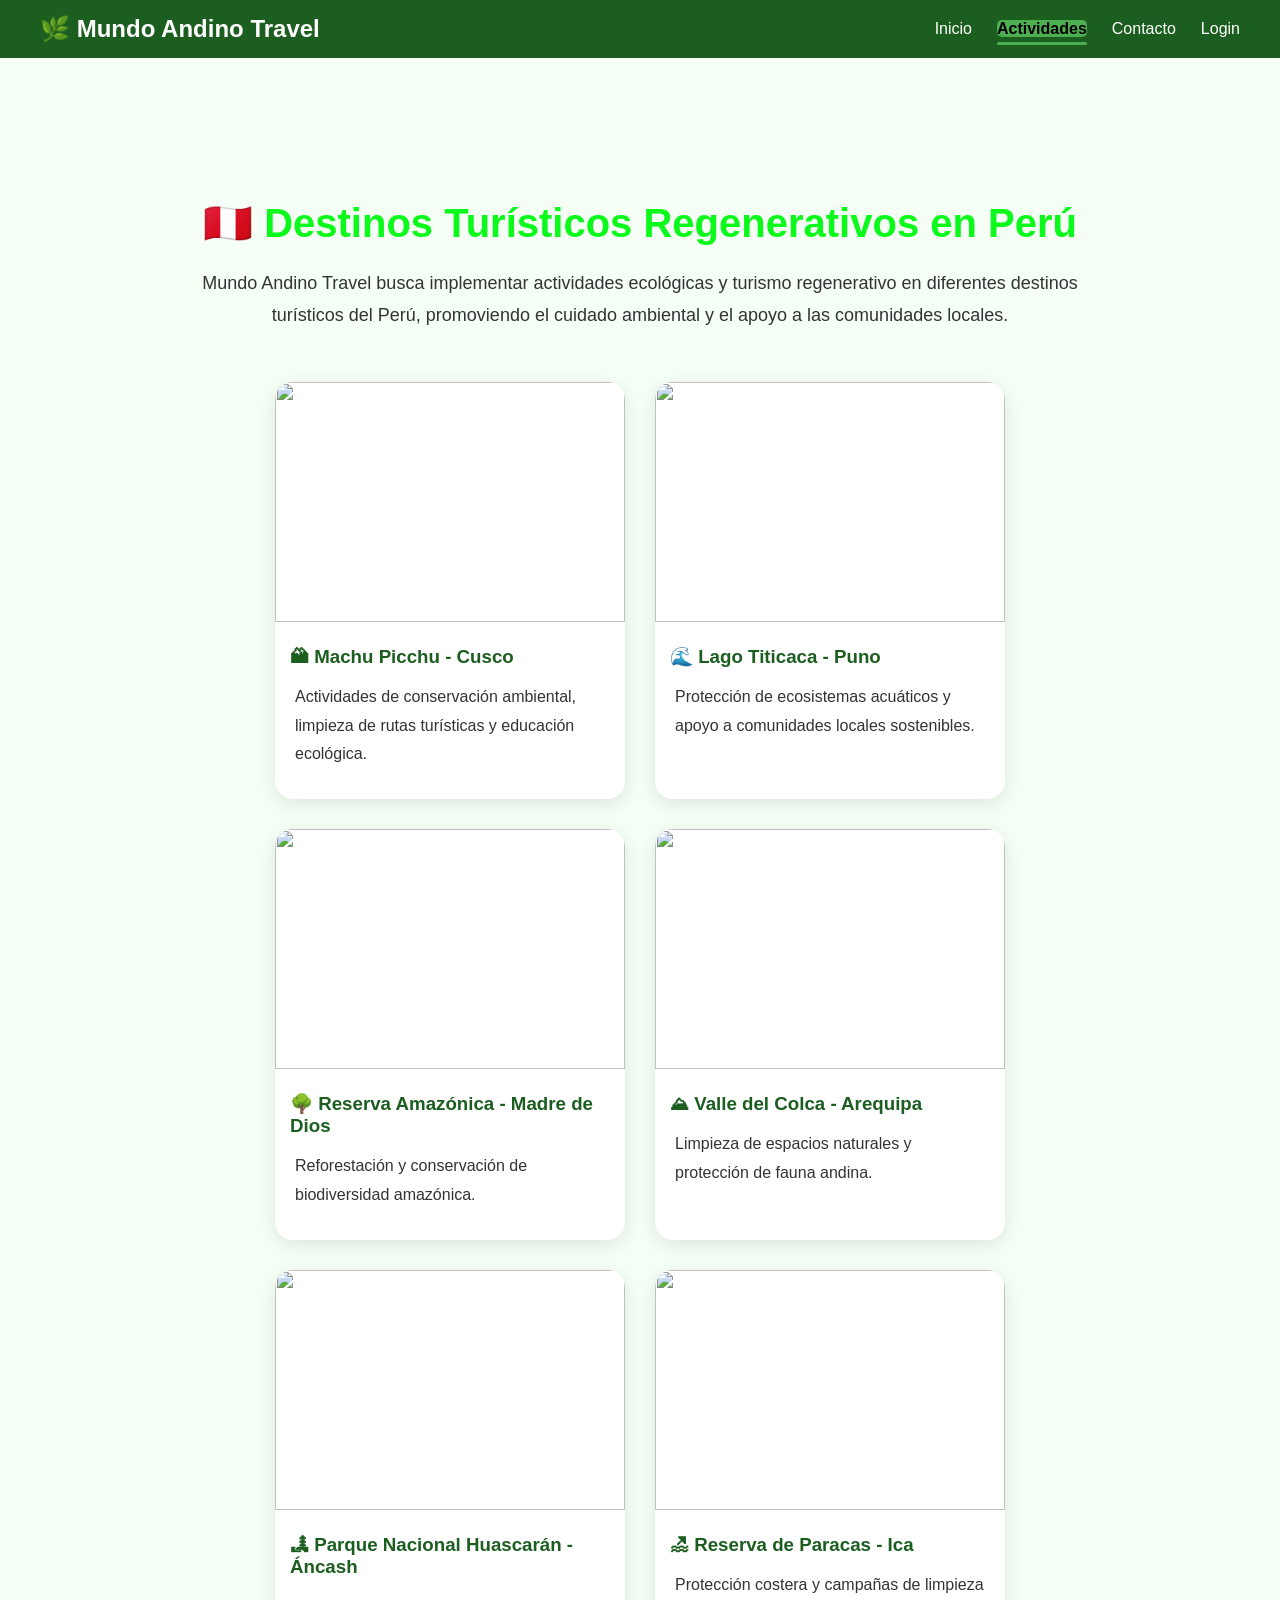
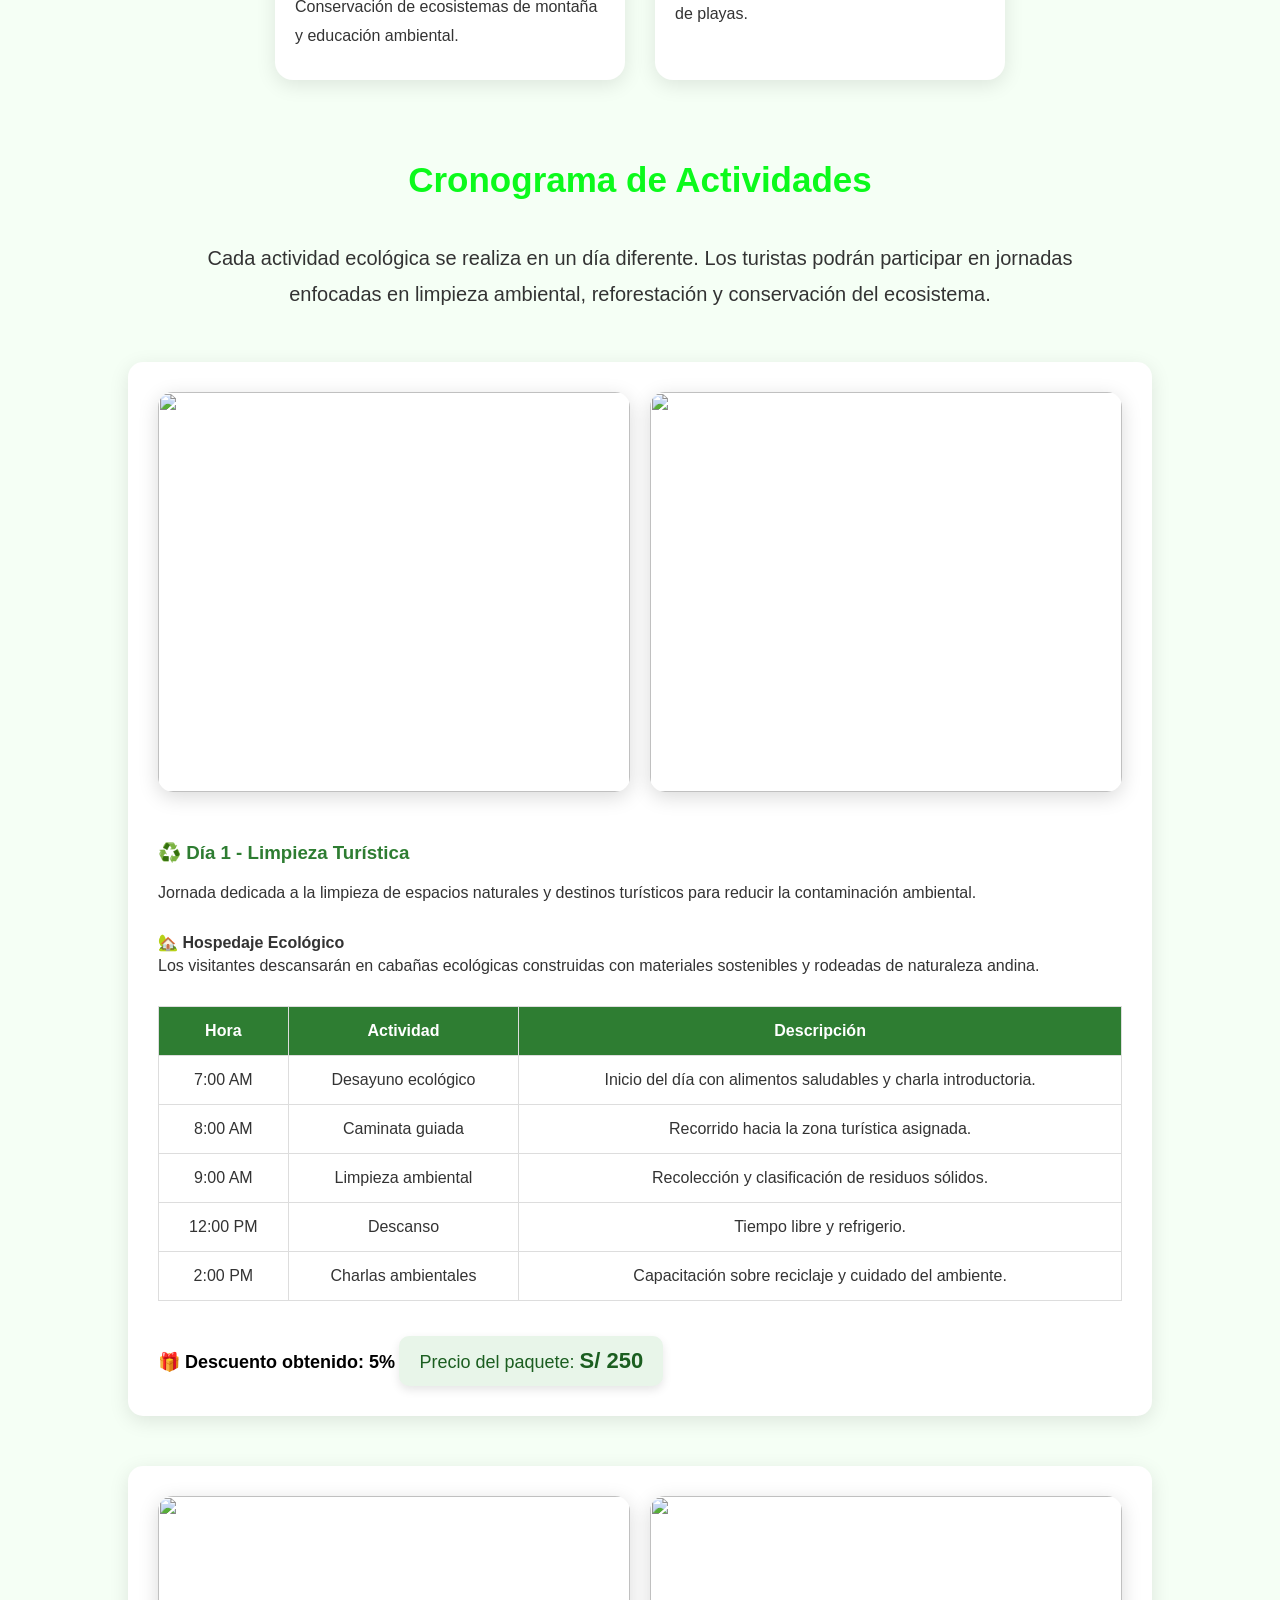
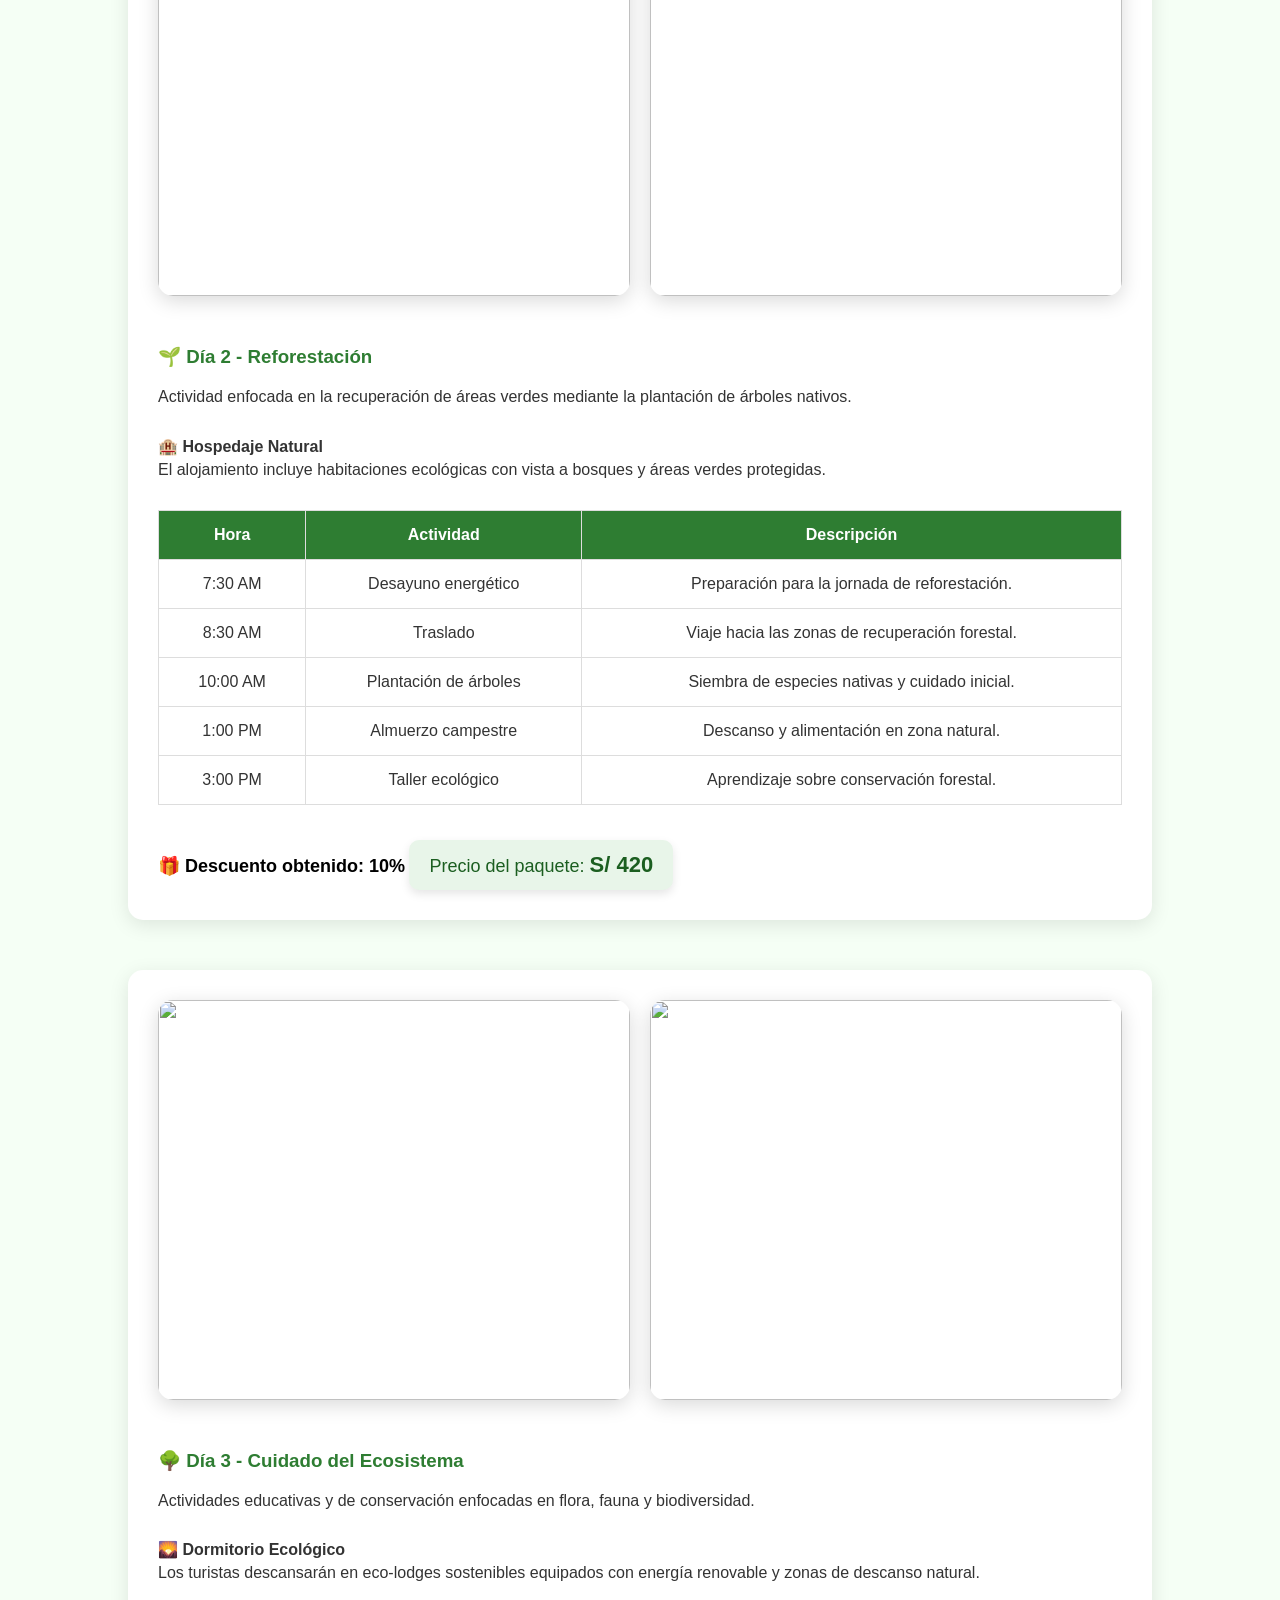
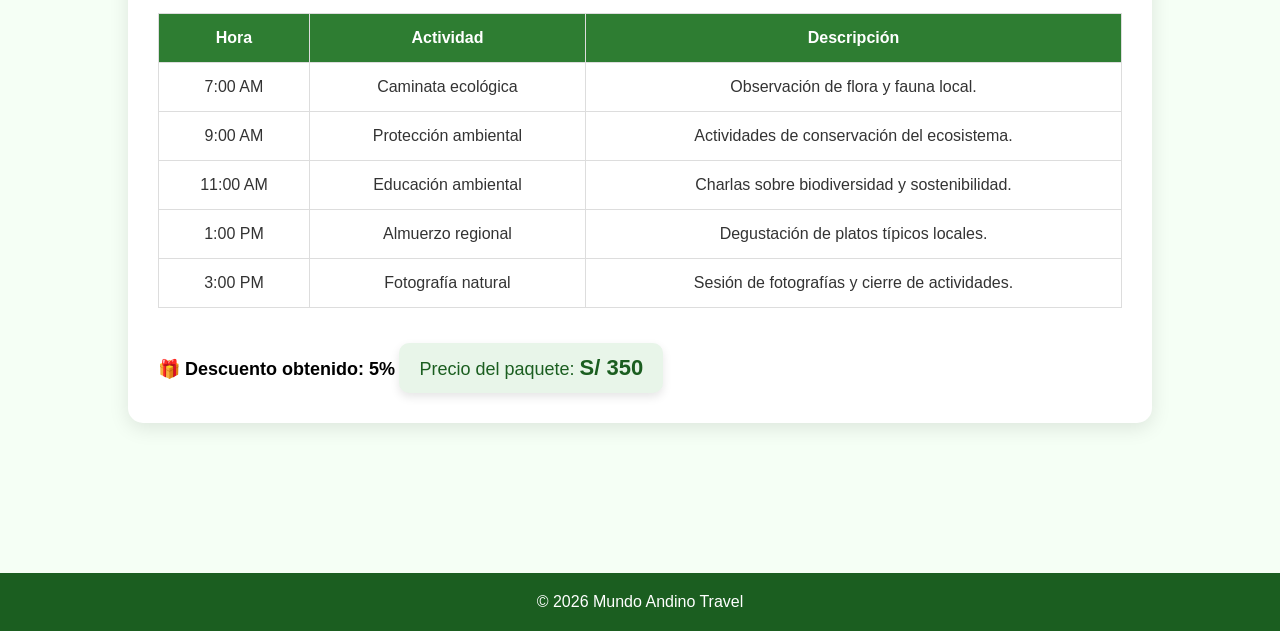
==== actividades.html @ 5fb2198c "Actualización del proyecto" ====
<!DOCTYPE html>
<html lang="es">
<head>
    <meta charset="UTF-8">
    <meta name="viewport" content="width=device-width, initial-scale=1.0">
    <title>Actividades | Mundo Andino Travel</title>

    <link rel="stylesheet" href="style.css">
</head>
<body>

<header>

    <nav>

        <h1>🌿 Mundo Andino Travel</h1>

        <ul>
            <li><a href="index.html">Inicio</a></li>
            <li><a class="activo" href="actividades.html">Actividades</a></li>
            <li><a href="contacto.html">Contacto</a></li>
            <li><a href="login.html">Login</a></li>
        </ul>

    </nav>

</header>

<section class="pagina">
    
<div class="destinos">

    <h2>🇵🇪 Destinos Turísticos Regenerativos en Perú</h2>

    <p class="descripcion-destinos">
        Mundo Andino Travel busca implementar actividades ecológicas
        y turismo regenerativo en diferentes destinos turísticos del Perú,
        promoviendo el cuidado ambiental y el apoyo a las comunidades locales.
    </p>

    <div class="contenedor-destinos">

        <!-- DESTINO 1 -->

        <div class="destino">

            <img src="https://images.unsplash.com/photo-1526392060635-9d6019884377?q=80&w=1200&auto=format&fit=crop">

            <h3>🏔 Machu Picchu - Cusco</h3>

            <p>
                Actividades de conservación ambiental,
                limpieza de rutas turísticas y educación ecológica.
            </p>

        </div>

        <!-- DESTINO 2 -->

        <div class="destino">

            <img src="https://dynamic-media-cdn.tripadvisor.com/media/photo-o/09/28/9f/2b/lago-titicaca.jpg?w=1200&h=-1&s=1">

            <h3>🌊 Lago Titicaca - Puno</h3>

            <p>
                Protección de ecosistemas acuáticos
                y apoyo a comunidades locales sostenibles.
            </p>

        </div>

        <!-- DESTINO 3 -->

        <div class="destino">

            <img src="https://marcamadrededios.pe/wp-content/uploads/Imagen-de-WhatsApp-2024-05-19-a-las-10.55.17_bcf07572-scaled.jpg">

            <h3>🌳 Reserva Amazónica - Madre de Dios</h3>

            <p>
                Reforestación y conservación
                de biodiversidad amazónica.
            </p>

        </div>

        <!-- DESTINO 4 -->

        <div class="destino">

            <img src="https://www.nativatrips.com/wp-content/uploads/2025/07/valle-colca.jpg">

            <h3>⛰ Valle del Colca - Arequipa</h3>

            <p>
                Limpieza de espacios naturales
                y protección de fauna andina.
            </p>

        </div>

        <!-- DESTINO 5 -->

        <div class="destino">

            <img src="https://i0.wp.com/www.actualidadambiental.pe/wp-content/uploads/2021/06/laguna-paron-andina.jpg?fit=900%2C600&ssl=1">

            <h3>🏞 Parque Nacional Huascarán - Áncash</h3>

            <p>
                Conservación de ecosistemas de montaña
                y educación ambiental.
            </p>

        </div>

        <!-- DESTINO 6 -->

        <div class="destino">

            <img src="https://blog.redbus.pe/wp-content/uploads/2020/07/Paracas_466243646-scaled.jpg">

            <h3>🏖 Reserva de Paracas - Ica</h3>

            <p>
                Protección costera y campañas
                de limpieza de playas.
            </p>

        </div>

    </div>

</div>
    <h2>Cronograma de Actividades</h2>

    <p class="descripcion-general">
        Cada actividad ecológica se realiza en un día diferente.
        Los turistas podrán participar en jornadas enfocadas
        en limpieza ambiental, reforestación y conservación del ecosistema.
    </p>
    <!-- DIA 1 -->

    <div class="cronograma">

        <div class="imagenes-cronograma">

            <img class="img-actividad"
            src="https://www.laregion.bo/wp-content/uploads/2021/04/chuquisaca-2.jpg">

            <img class="img-hospedaje"
            src="https://images.unsplash.com/photo-1505693416388-ac5ce068fe85?q=80&w=1200&auto=format&fit=crop">

        </div>

        <div class="contenido-cronograma">

            <h3>♻️ Día 1 - Limpieza Turística</h3>

            <p>
                Jornada dedicada a la limpieza de espacios naturales
                y destinos turísticos para reducir la contaminación ambiental.
            </p>

            <div class="hospedaje">

                <h4>🏡 Hospedaje Ecológico</h4>

                <p>
                    Los visitantes descansarán en cabañas ecológicas
                    construidas con materiales sostenibles y rodeadas
                    de naturaleza andina.
                </p>

            </div>

            <div class="tabla-responsive">

            <table>

                <tr>
                    <th>Hora</th>
                    <th>Actividad</th>
                    <th>Descripción</th>
                </tr>

                <tr>
                    <td>7:00 AM</td>
                    <td>Desayuno ecológico</td>
                    <td>Inicio del día con alimentos saludables y charla introductoria.</td>
                </tr>

                <tr>
                    <td>8:00 AM</td>
                    <td>Caminata guiada</td>
                    <td>Recorrido hacia la zona turística asignada.</td>
                </tr>

                <tr>
                    <td>9:00 AM</td>
                    <td>Limpieza ambiental</td>
                    <td>Recolección y clasificación de residuos sólidos.</td>
                </tr>

                <tr>
                    <td>12:00 PM</td>
                    <td>Descanso</td>
                    <td>Tiempo libre y refrigerio.</td>
                </tr>

                <tr>
                    <td>2:00 PM</td>
                    <td>Charlas ambientales</td>
                    <td>Capacitación sobre reciclaje y cuidado del ambiente.</td>
                </tr>

            </table>
            </div>

            <span>🎁 Descuento obtenido: 5%</span>

            <div class="precio">
                Precio del paquete: <strong>S/ 250</strong>
            </div>

        </div>

    </div>

    <!-- DIA 2 -->

    <div class="cronograma">

        <div class="imagenes-cronograma">

            <img class="img-actividad"
            src="https://moreliactiva.com/wp-content/uploads/2023/10/IMG-20231024-WA0005-780x470.jpg">

            <img class="img-hospedaje"
            src="https://images.unsplash.com/photo-1522708323590-d24dbb6b0267?q=80&w=1200&auto=format&fit=crop">

        </div>

        <div class="contenido-cronograma">

            <h3>🌱 Día 2 - Reforestación</h3>

            <p>
                Actividad enfocada en la recuperación de áreas verdes
                mediante la plantación de árboles nativos.
            </p>

            <div class="hospedaje">

                <h4>🏨 Hospedaje Natural</h4>

                <p>
                    El alojamiento incluye habitaciones ecológicas
                    con vista a bosques y áreas verdes protegidas.
                </p>

            </div>
            <div class="tabla-responsive">

            <table>

                <tr>
                    <th>Hora</th>
                    <th>Actividad</th>
                    <th>Descripción</th>
                </tr>

                <tr>
                    <td>7:30 AM</td>
                    <td>Desayuno energético</td>
                    <td>Preparación para la jornada de reforestación.</td>
                </tr>

                <tr>
                    <td>8:30 AM</td>
                    <td>Traslado</td>
                    <td>Viaje hacia las zonas de recuperación forestal.</td>
                </tr>

                <tr>
                    <td>10:00 AM</td>
                    <td>Plantación de árboles</td>
                    <td>Siembra de especies nativas y cuidado inicial.</td>
                </tr>

                <tr>
                    <td>1:00 PM</td>
                    <td>Almuerzo campestre</td>
                    <td>Descanso y alimentación en zona natural.</td>
                </tr>

                <tr>
                    <td>3:00 PM</td>
                    <td>Taller ecológico</td>
                    <td>Aprendizaje sobre conservación forestal.</td>
                </tr>

            </table>
            </div>

            <span>🎁 Descuento obtenido: 10%</span>

            <div class="precio">
                Precio del paquete: <strong>S/ 420</strong>
            </div>

        </div>

    </div>

    <!-- DIA 3 -->

    <div class="cronograma">

        <div class="imagenes-cronograma">

            <img class="img-actividad"
            src="https://elcomercio.pe/resizer/E3XSZK0fM3N7uft_OBpoBkyYAW0=/980x515/smart/filters:format(jpeg):quality(75)/cloudfront-us-east-1.images.arcpublishing.com
            /elcomercio/GSERQ2MY3BBNVBFB5ECBPPPSKM.jpg">

            <img class="img-hospedaje"
            src="https://images.unsplash.com/photo-1505693416388-ac5ce068fe85?q=80&w=1200&auto=format&fit=crop">

        </div>

        <div class="contenido-cronograma">

            <h3>🌳 Día 3 - Cuidado del Ecosistema</h3>

            <p>
                Actividades educativas y de conservación enfocadas
                en flora, fauna y biodiversidad.
            </p>

            <div class="hospedaje">

                <h4>🌄 Dormitorio Ecológico</h4>

                <p>
                    Los turistas descansarán en eco-lodges sostenibles
                    equipados con energía renovable y zonas de descanso natural.
                </p>

            </div>
            <div class="tabla-responsive">

            <table>

                <tr>
                    <th>Hora</th>
                    <th>Actividad</th>
                    <th>Descripción</th>
                </tr>

                <tr>
                    <td>7:00 AM</td>
                    <td>Caminata ecológica</td>
                    <td>Observación de flora y fauna local.</td>
                </tr>

                <tr>
                    <td>9:00 AM</td>
                    <td>Protección ambiental</td>
                    <td>Actividades de conservación del ecosistema.</td>
                </tr>

                <tr>
                    <td>11:00 AM</td>
                    <td>Educación ambiental</td>
                    <td>Charlas sobre biodiversidad y sostenibilidad.</td>
                </tr>

                <tr>
                    <td>1:00 PM</td>
                    <td>Almuerzo regional</td>
                    <td>Degustación de platos típicos locales.</td>
                </tr>

                <tr>
                    <td>3:00 PM</td>
                    <td>Fotografía natural</td>
                    <td>Sesión de fotografías y cierre de actividades.</td>
                </tr>

            </table>
            </div>
            <span>🎁 Descuento obtenido: 5%</span>

            <div class="precio">
                Precio del paquete: <strong>S/ 350</strong>
            </div>

        </div>

    </div>

</section>

<footer>

    <p>© 2026 Mundo Andino Travel</p>

</footer>

</body>
</html>
---- style.css ----
*{
    margin: 0;
    padding: 0;
    box-sizing: border-box;
}
body{
    font-family: 'Poppins', sans-serif;
    background: #f5fff5;
    color: #333;
}
/* HEADER */
header{
    background: #1b5e20;
    padding: 15px 40px;
    position: fixed;
    width: 100%;
    top: 0;
    z-index: 100;
}
nav{
    display: flex;
    justify-content: space-between;
    align-items: center;
}
nav h1{
    color: white;
}
nav ul{
    display: flex;
    list-style: none;
    gap: 25px;
}
nav a{
    color: white;
    text-decoration: none;
}

/* HERO */
.hero{
    height: 100vh;
    background-image: url('https://images.unsplash.com/photo-1506744038136-46273834b3fb?q=80&w=1400&auto=format&fit=crop');
    background-size: cover;
    background-position: center;
    display: flex;
    justify-content: center;
    align-items: center;
    position: relative;
}
.overlay{
    position: absolute;
    width: 100%;
    height: 100%;
    background: rgba(0,0,0,0.5);
}
.contenido-hero{
    position: relative;
    text-align: center;
    color: white;
    max-width: 700px;
}
.contenido-hero h2{
    font-size: 60px;
    margin-bottom: 20px;
}
.contenido-hero p{
    font-size: 20px;
    margin-bottom: 30px;
}
.btn{
    background: #4caf50;
    color: white;
    padding: 15px 30px;
    border-radius: 10px;
    text-decoration: none;
}
/* SECCIONES */
section{
    padding: 100px 10%;
}
section h2{
    text-align: center;
    margin-bottom: 40px;
    color: #0bfa1b;
}
/* INTRO */
.introduccion p{
    text-align: center;
    font-size: 20px;
    max-width: 900px;
    margin: auto;
    line-height: 1.8;
}
.introduccion h2,.resumen h2{
    font-size: 35px;
}
/* PROBLEMATICA */

.problematica{
    padding: 100px 10%;
    background: #f5f5f5;
    text-align: center;
}
.problematica h2{
    font-size: 40px;
    color: #1b5e20;
    margin-bottom: 30px;
}
.texto-problematica{
    max-width: 950px;
    margin: auto;
    margin-bottom: 25px;
    line-height: 1.9;
    font-size: 18px;
}
/* GALERIA */

.galeria-problematica{
    display: flex;
    gap: 30px;
    margin-top: 50px;
    flex-wrap: wrap;
    justify-content: center;
}

/* CARDS */
.problema-card{
    background: white;
    width: 350px;
    border-radius: 18px;
    overflow: hidden;
    box-shadow: 0px 5px 20px rgba(0,0,0,0.1);
    transition: 0.4s;
}
.problema-card:hover{
    transform: translateY(-10px);
    box-shadow: 0px 15px 35px rgba(0,0,0,0.2);
}
.problema-card img{
    width: 100%;
    height: 250px;
    object-fit: cover;
    transition: 0.4s;
}
.problema-card:hover img{
    transform: scale(1.05);
}
.problema-card h3{
    color: #c62828;
    margin-top: 20px;
    margin-bottom: 15px;
}
.problema-card p{
    padding: 0px 20px 30px;
    line-height: 1.7;
}

/* RESPONSIVE */
@media(max-width: 768px){
    .problematica h2{
        font-size: 32px;
    }
    .problema-card{
        width: 100%;
    }

}

/* CARDS */
.cards{
    display: flex;
    justify-content: center;
    gap: 30px;
    flex-wrap: wrap;
}
.card{
    width: 300px;
    background: white;
    border-radius: 15px;
    overflow: hidden;
    box-shadow: 0px 5px 20px rgba(0,0,0,0.1);
}
.card img{
    width: 100%;
    height: 220px;
    object-fit: cover;
}
.card h3{
    padding: 20px;
    color: #2e7d32;
}
.card p{
    padding: 0 20px 20px;
}
/* ACTIVIDADES */
.pagina{
    margin-top: 100px;
}
.pagina h2{
    font-size: 35px;
}
.actividad{
    display: flex;
    gap: 30px;
    background: white;
    margin-bottom: 40px;
    padding: 20px;
    border-radius: 15px;
    box-shadow: 0px 5px 20px rgba(0,0,0,0.1);
    align-items: center;
}
.actividad img{
    width: 350px;
    border-radius: 15px;
}
.actividad h3{
    margin-bottom: 15px;
    color: #2e7d32;
}
.actividad p{
    line-height: 1.8;
    margin-bottom: 15px;
}
.actividad span{
    font-weight: bold;
    color: #1b5e20;
}
/* FORMULARIO */
form{
    max-width: 700px;
    margin: auto;
    display: flex;
    flex-direction: column;
    gap: 20px;
}
input,select,textarea{
    padding: 15px;
    border-radius: 10px;
    border: 1px solid #ccc;
    font-size: 16px;
}
textarea{
    height: 150px;
    resize: none;
}
button{
    padding: 15px;
    border: none;
    background: #2e7d32;
    color: white;
    border-radius: 10px;
    font-size: 18px;
    cursor: pointer;
}
/* FOOTER */
footer{
    background: #1b5e20;
    color: white;
    text-align: center;
    padding: 20px;
}
/* RESPONSIVE */
@media(max-width: 768px){
    nav{
        flex-direction: column;
        gap: 15px;
    }
    .actividad{
        flex-direction: column;
    }
    .actividad img{
        width: 100%;
    }
    .contenido-hero h2{
        font-size: 40px;
    }
}
/* CRONOGRAMA */
.descripcion-general{
    text-align: center;
    max-width: 900px;
    margin: auto;
    margin-bottom: 50px;
    line-height: 1.8;
    font-size: 20px;
}
.cronograma{
    background: white;
    padding: 30px;
    border-radius: 15px;
    margin-bottom: 50px;
    box-shadow: 0px 5px 20px rgba(0,0,0,0.1);
}
.cronograma img{
    width: 100%;
    height: 400px;
    object-fit: cover;
    border-radius: 15px;
    margin-bottom: 25px;
}
.contenido-cronograma h3{
    color: #2e7d32;
    margin-bottom: 15px;
}
.contenido-cronograma p{
    line-height: 1.8;
    margin-bottom: 25px;
}
table{
    width: 100%;
    border-collapse: collapse;
    margin-bottom: 20px;
}
th{
    background: #2e7d32;
    color: white;
}
th,td{
    border: 1px solid #ddd;
    padding: 15px;
    text-align: center;
}
.contenido-cronograma span{
    font-weight: bold;
    color: #000000;
    font-size: 18px;
}
/* PROMOCION */
.promo{
    background: linear-gradient(rgba(0,0,0,0.6),rgba(0,0,0,0.6)),url('https://images.unsplash.com/photo-1500530855697-b586d89ba3ee?q=80&w=1400&auto=format&fit=crop');
    background-size: cover;
    background-position: center;
    padding: 120px 10%;
    text-align: center;
    color: white;
}
.promo-contenido{
    max-width: 800px;
    margin: auto;
}
.promo h2{
    font-size: 45px;
    margin-bottom: 25px;
}
.promo p{
    font-size: 20px;
    line-height: 1.8;
    margin-bottom: 20px;
}
.btn-promo{
    display: inline-block;
    margin-top: 20px;
    background: #4caf50;
    color: white;
    padding: 15px 35px;
    border-radius: 10px;
    text-decoration: none;
    font-size: 18px;
    transition: 0.3s;
}
.btn-promo:hover{
    background: #1b5e20;
}
/* LOGIN */
.login-page{
    min-height: 100vh;
    padding: 140px 10%;
    background: #f5fff5;
}
.login-container{
    display: flex;
    justify-content: center;
    gap: 40px;
    flex-wrap: wrap;
}
.form-box{
    background: white;
    width: 400px;
    padding: 40px;
    border-radius: 15px;
    box-shadow: 0px 5px 20px rgba(0,0,0,0.1);
}
.form-box h2{
    text-align: center;
    margin-bottom: 30px;
    color: #1b5e20;
}
.form-box form{
    display: flex;
    flex-direction: column;
    gap: 20px;
}
.form-box input{
    padding: 15px;
    border-radius: 10px;
    border: 1px solid #ccc;
    font-size: 16px;
}
.form-box button{
    padding: 15px;
    border: none;
    border-radius: 10px;
    background: #2e7d32;
    color: white;
    font-size: 18px;
    cursor: pointer;
    transition: 0.3s;
}
.form-box button:hover{
    background: #1b5e20;
}
/* RESPONSIVE LOGIN */
@media(max-width: 768px){
    .promo h2{
        font-size: 35px;
    }
    .promo p{
        font-size: 18px;
    }
    .form-box{
        width: 100%;
    }
}
/* EFECTOS PARA CARDS */
.card{
    transition: 0.4s ease;
    cursor: pointer;
}
.card:hover{
    transform: translateY(-12px) scale(1.03);
    box-shadow:0px 15px 35px rgba(0,0,0,0.2),0px 5px 15px rgba(46,125,50,0.2);
}
/* EFECTOS PARA IMAGENES */
.card img{
    transition: 0.4s ease;
}
.card:hover img{
    transform: scale(1.05);
}
/* EFECTO SUAVE PARA TITULOS */

.card h3{
    transition: 0.3s;
}
.card:hover h3{
    color: #1b5e20;
}
/* SOMBRA GENERAL */
.card{
    box-shadow: 0px 5px 20px rgba(0,0,0,0.1);
}
/* ANIMACION BOTON RESERVA */
.btn-promo{
    animation: latido 1.5s infinite;
}
/* EFECTO HOVER */
.btn-promo:hover{
    transform: scale(1.1);
}
/* KEYFRAMES */

@keyframes latido{
    0%{
        transform: scale(1);
    }
    25%{
        transform: scale(1.08);
    }
    50%{
        transform: scale(1);
    }
    75%{
        transform: scale(1.08);
    }
    100%{
        transform: scale(1);
    }

}
/* LINK ACTIVO EN NAVEGACION */
nav a{
    position: relative;
    transition: 0.3s;
}
/* EFECTO HOVER */
nav a:hover{
    color: #c8ffb0;
}
/* PAGINA ACTIVA */
nav a.activo{
    color: #000000;
    font-weight: bold;
    background-color: #4caf50;
    border-radius: 5px;
}
/* LINEA INFERIOR */

nav a.activo::after{
    content: "";
    position: absolute;
    left: 0;
    bottom: -8px;
    width: 100%;
    height: 3px;
    background: #4caf50;
    border-radius: 10px;
}
/* EFECTO HOVER LINEA */
nav a::after{
    content: "";
    position: absolute;
    left: 0;
    bottom: -8px;
    width: 0%;
    height: 3px;
    background: #4caf50;
    transition: 0.3s;
    border-radius: 10px;
}
nav a:hover::after{
    width: 100%;
}
/* PRECIO ACTIVIDADES */

.precio{
    margin-top: 15px;
    background: #e8f5e9;
    padding: 12px 20px;
    border-radius: 10px;
    display: inline-block;
    color: #1b5e20;
    font-size: 18px;
    box-shadow: 0px 4px 10px rgba(0,0,0,0.1);
}
.precio strong{
    font-size: 22px;
}
.imagenes-cronograma{
    display: flex;
    gap: 20px;
    margin-bottom: 25px;
}
/* IMAGENES */
.img-actividad,.img-hospedaje{
    width: 50%;
    height: 320px;
    object-fit: cover;
    border-radius: 15px;
    box-shadow: 0px 5px 20px rgba(0,0,0,0.15);
    transition: 0.4s;
}
/* EFECTO HOVER */
.img-actividad:hover,
.img-hospedaje:hover{
    transform: scale(1.03);
}
/* RESPONSIVE */
@media(max-width: 768px){
    .imagenes-cronograma{
        flex-direction: column;
    }
    .img-actividad,.img-hospedaje{
        width: 100%;
    }
}

/* TABLAS RESPONSIVE */
table{
    width: 100%;
    border-collapse: collapse;
}
/* CONTENEDOR RESPONSIVE */
.tabla-responsive{
    overflow-x: auto;
    width: 100%;
}
/* ESTILOS TABLA */
th{
    background: #2e7d32;
    color: white;
}
th,td{
    padding: 15px;
    border: 1px solid #ddd;
    text-align: center;
}
/* RESPONSIVE MOVIL */
@media(max-width: 768px){
    table{
        min-width: 700px;
    }
}

/* DESTINOS */
.destinos{
    margin-bottom: 80px;
}
/* TITULO */
.destinos h2{
    text-align: center;
    font-size: 40px;
    color: #0bfa1b;
    margin-bottom: 20px;
}
/* DESCRIPCION */
.descripcion-destinos{
    text-align: center;
    max-width: 950px;
    margin: auto;
    margin-bottom: 50px;
    line-height: 1.8;
    font-size: 18px;
}
/* CONTENEDOR */
.contenedor-destinos{
    display: flex;
    flex-wrap: wrap;
    justify-content: center;
    gap: 30px;
}
/* CARD DESTINO */
.destino{
    width: 350px;
    background: white;
    border-radius: 18px;
    overflow: hidden;
    box-shadow: 0px 5px 20px rgba(0,0,0,0.1);
    transition: 0.4s;
}
/* HOVER */
.destino:hover{
    transform: translateY(-10px) scale(1.02);
    box-shadow:0px 15px 35px rgba(0,0,0,0.2),0px 5px 15px rgba(46,125,50,0.2);
}
/* IMAGEN */
.destino img{
    width: 100%;
    height: 240px;
    object-fit: cover;
    transition: 0.4s;
}
.destino:hover img{
    transform: scale(1.05);
}
/* TITULO CARD */
.destino h3{
    color: #1b5e20;
    margin-top: 20px;
    margin-bottom: 15px;
    padding: 0px 15px;
}
/* TEXTO */

.destino p{
    padding: 0px 20px 30px;
    line-height: 1.8;
}

/* RESPONSIVE */

@media(max-width: 768px){
    .destinos h2{
        font-size: 32px;
    }
    .destino{
        width: 100%;
    }

}
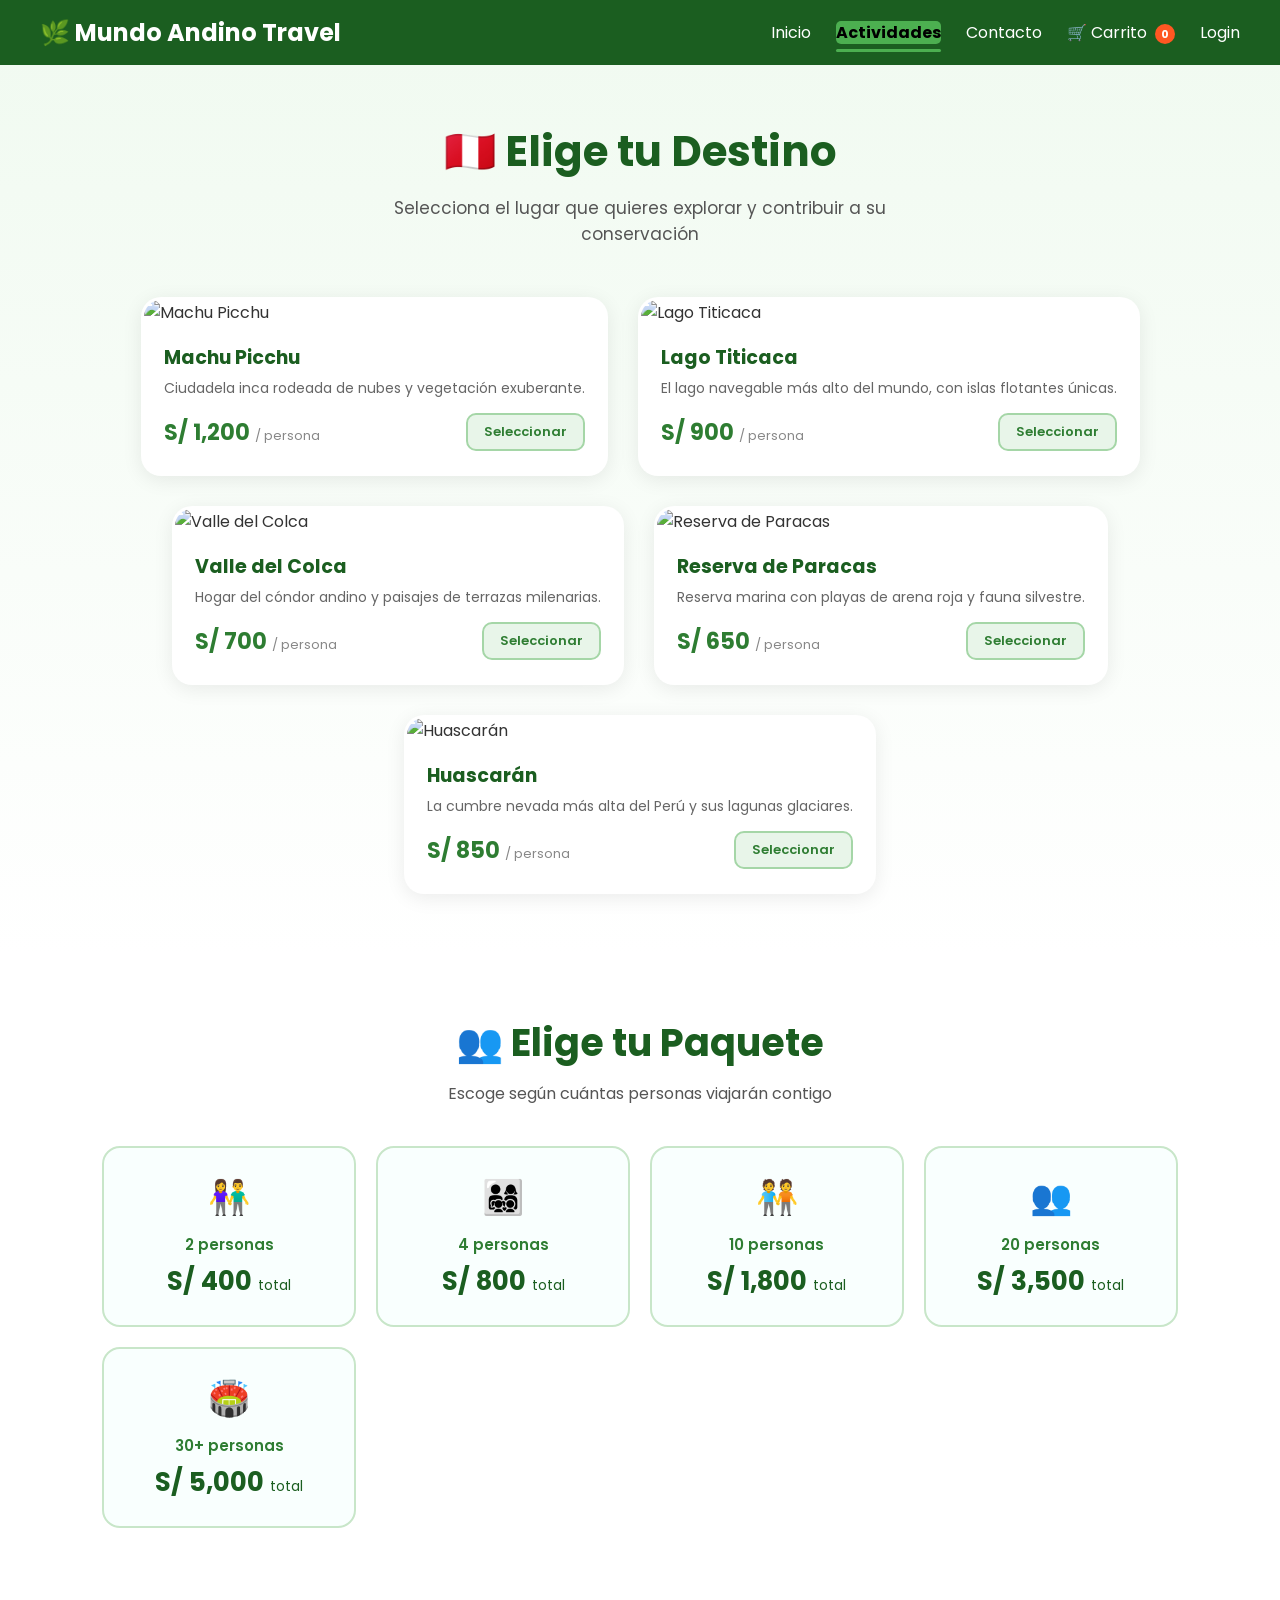
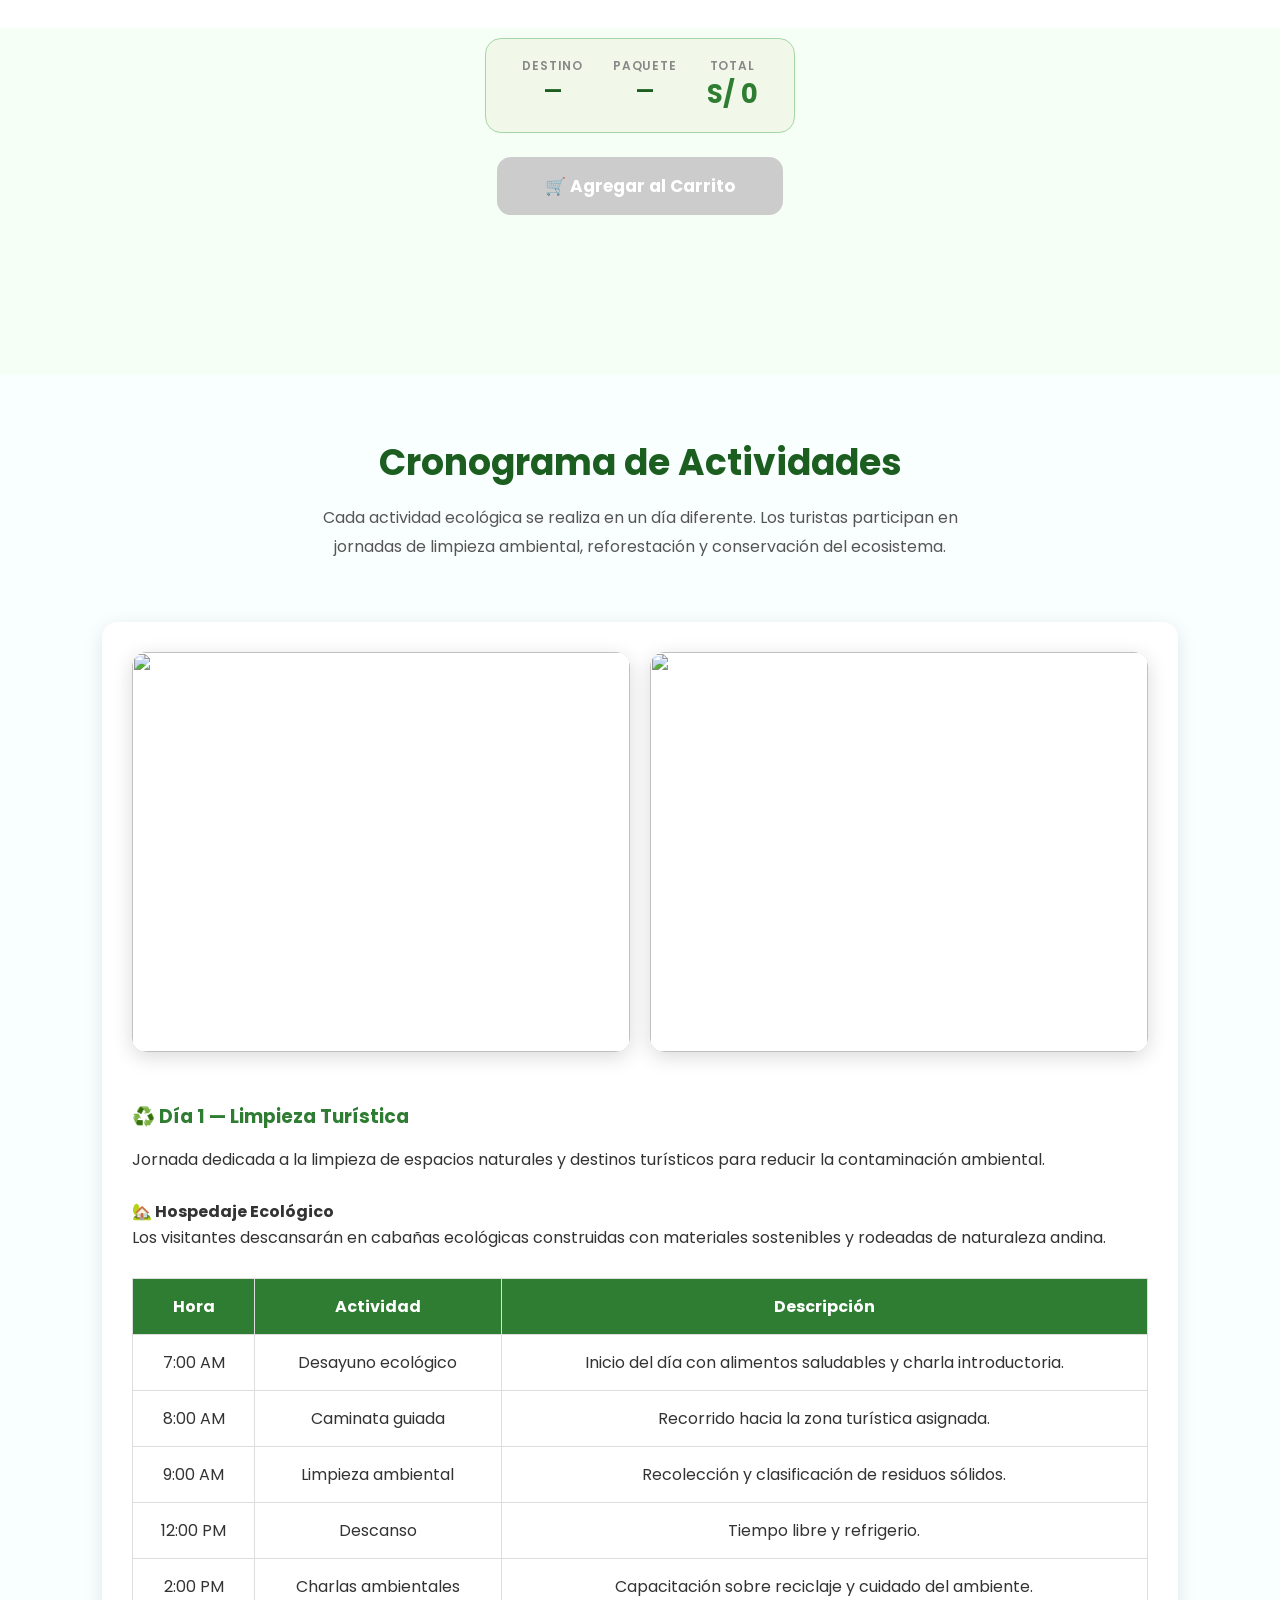
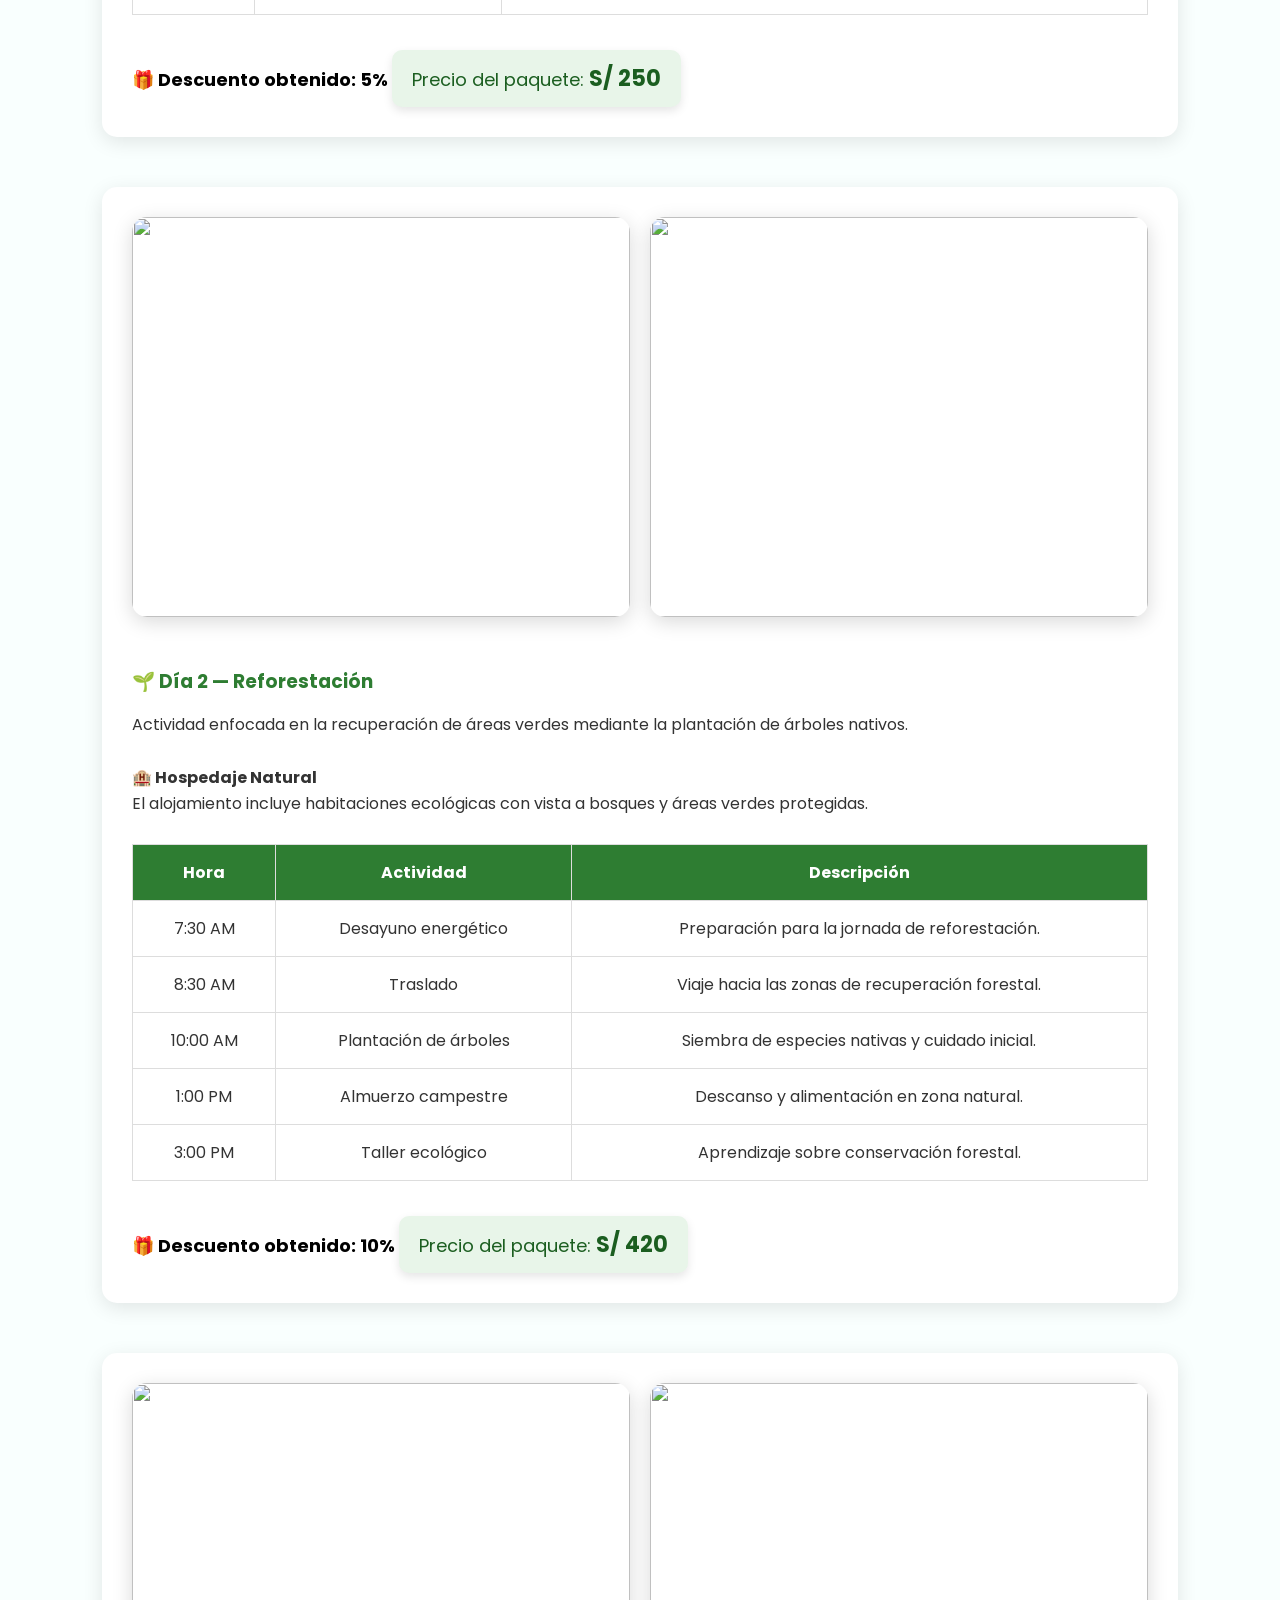
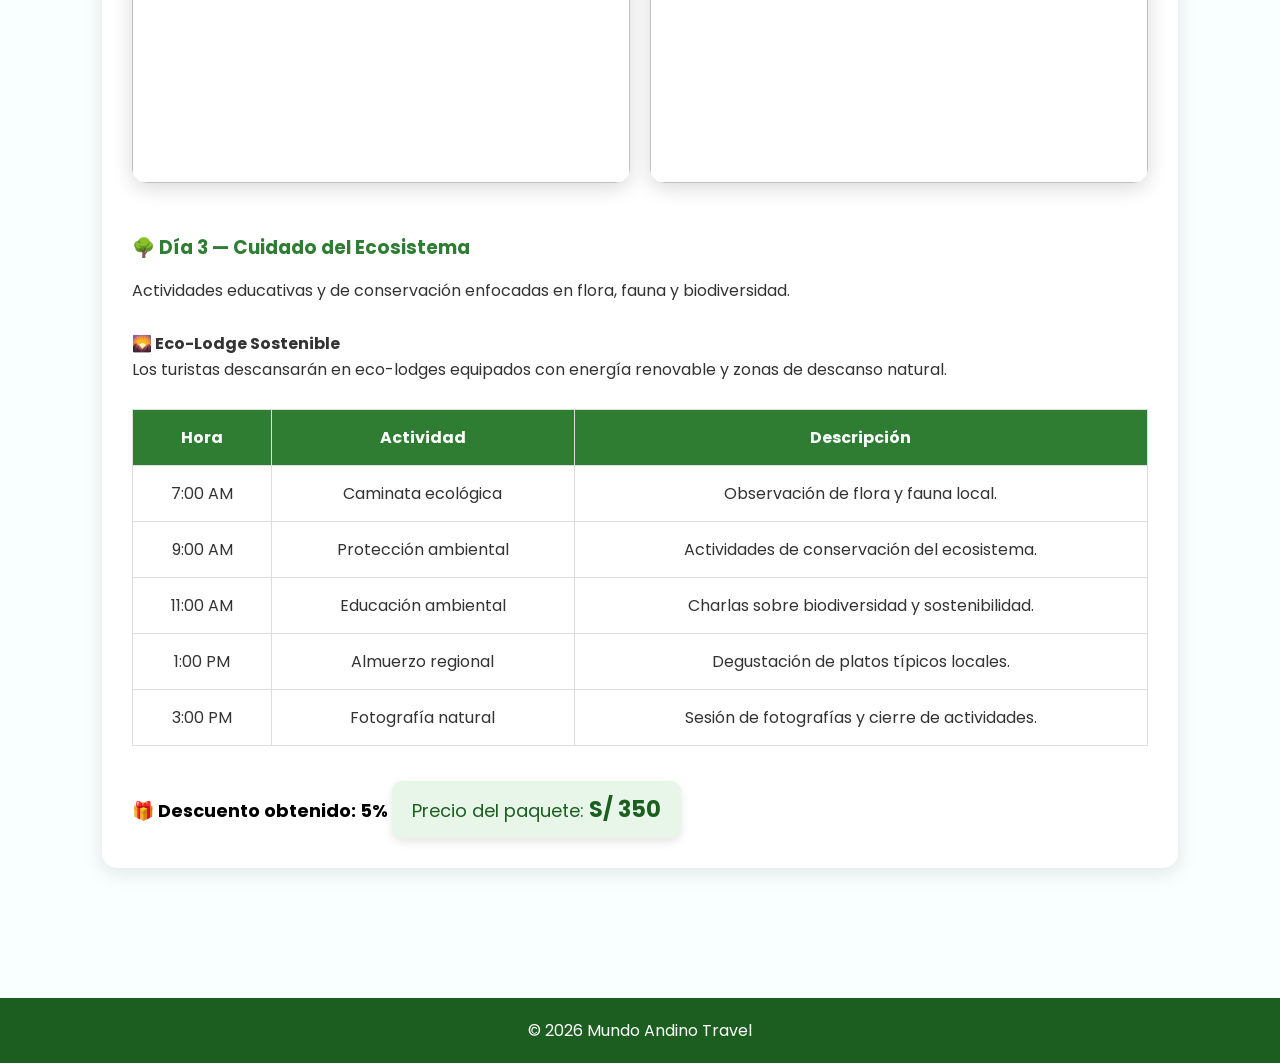
==== commit bc1f473c: "Actualización del proyecto" ====
--- a/actividades.html
+++ b/actividades.html
@@ -4,410 +4,590 @@
     <meta charset="UTF-8">
     <meta name="viewport" content="width=device-width, initial-scale=1.0">
     <title>Actividades | Mundo Andino Travel</title>
-
     <link rel="stylesheet" href="style.css">
+    <link href="https://fonts.googleapis.com/css2?family=Poppins:wght@300;400;600;700&display=swap" rel="stylesheet">
+    <style>
+        /* ===== DESTINOS SECTION ===== */
+        .destinos-section {
+            padding: 120px 8% 60px;
+            background: linear-gradient(180deg, #f0faf0 0%, #ffffff 100%);
+        }
+        .destinos-section .section-header {
+            text-align: center;
+            margin-bottom: 50px;
+        }
+        .destinos-section .section-header h2 {
+            font-size: 42px;
+            color: #1b5e20;
+            margin-bottom: 12px;
+        }
+        .destinos-section .section-header p {
+            color: #555;
+            font-size: 17px;
+            max-width: 600px;
+            margin: 0 auto;
+        }
+
+        /* Destination Cards Grid */
+        .destinos-grid {
+            display: grid;
+            grid-template-columns: repeat(auto-fill, minmax(270px, 1fr));
+            gap: 28px;
+            max-width: 1300px;
+            margin: 0 auto;
+        }
+
+        .destino-card-nueva {
+            background: white;
+            border-radius: 20px;
+            overflow: hidden;
+            box-shadow: 0 4px 20px rgba(0,0,0,0.08);
+            transition: all 0.35s ease;
+            cursor: pointer;
+            border: 3px solid transparent;
+            position: relative;
+        }
+        .destino-card-nueva:hover {
+            transform: translateY(-8px);
+            box-shadow: 0 16px 40px rgba(46,125,50,0.2);
+        }
+        .destino-card-nueva.seleccionado {
+            border-color: #2e7d32;
+            box-shadow: 0 0 0 4px rgba(46,125,50,0.15), 0 16px 40px rgba(46,125,50,0.25);
+        }
+        .badge-seleccionado {
+            display: none;
+            position: absolute;
+            top: 14px;
+            right: 14px;
+            background: #2e7d32;
+            color: white;
+            font-size: 13px;
+            font-weight: 600;
+            padding: 4px 12px;
+            border-radius: 20px;
+            z-index: 2;
+        }
+        .destino-card-nueva.seleccionado .badge-seleccionado {
+            display: block;
+        }
+        .destino-card-nueva img {
+            width: 100%;
+            height: 210px;
+            object-fit: cover;
+            transition: transform 0.4s ease;
+        }
+        .destino-card-nueva:hover img {
+            transform: scale(1.05);
+        }
+        .destino-card-info {
+            padding: 18px 20px 22px;
+        }
+        .destino-card-info h3 {
+            font-size: 19px;
+            color: #1b5e20;
+            margin-bottom: 6px;
+            font-weight: 700;
+        }
+        .destino-card-info p {
+            font-size: 14px;
+            color: #666;
+            margin-bottom: 14px;
+            line-height: 1.5;
+        }
+        .destino-precio-row {
+            display: flex;
+            align-items: center;
+            justify-content: space-between;
+        }
+        .destino-precio {
+            font-size: 22px;
+            font-weight: 700;
+            color: #2e7d32;
+        }
+        .destino-precio span {
+            font-size: 13px;
+            font-weight: 400;
+            color: #888;
+        }
+        .btn-seleccionar {
+            background: #e8f5e9;
+            color: #2e7d32;
+            border: 2px solid #a5d6a7;
+            padding: 7px 16px;
+            border-radius: 10px;
+            font-size: 13px;
+            font-weight: 600;
+            cursor: pointer;
+            transition: all 0.2s;
+            font-family: 'Poppins', sans-serif;
+        }
+        .btn-seleccionar:hover {
+            background: #2e7d32;
+            color: white;
+            border-color: #2e7d32;
+        }
+        .destino-card-nueva.seleccionado .btn-seleccionar {
+            background: #2e7d32;
+            color: white;
+            border-color: #2e7d32;
+        }
+
+        /* ===== PAQUETES SECTION ===== */
+        .paquetes-section {
+            padding: 60px 8%;
+            background: white;
+        }
+        .paquetes-section .section-header {
+            text-align: center;
+            margin-bottom: 40px;
+        }
+        .paquetes-section .section-header h2 {
+            font-size: 38px;
+            color: #1b5e20;
+            margin-bottom: 10px;
+        }
+        .paquetes-section .section-header p {
+            color: #555;
+            font-size: 16px;
+        }
+
+        .paquetes-grid {
+            display: grid;
+            grid-template-columns: repeat(auto-fill, minmax(210px, 1fr));
+            gap: 20px;
+            max-width: 1200px;
+            margin: 0 auto 40px;
+        }
+
+        .paquete-card {
+            background: #f9fffe;
+            border: 2px solid #c8e6c9;
+            border-radius: 18px;
+            padding: 24px 20px;
+            text-align: center;
+            cursor: pointer;
+            transition: all 0.3s ease;
+            position: relative;
+        }
+        .paquete-card:hover {
+            border-color: #66bb6a;
+            transform: translateY(-4px);
+            box-shadow: 0 10px 28px rgba(46,125,50,0.13);
+        }
+        .paquete-card.seleccionado {
+            background: #1b5e20;
+            border-color: #1b5e20;
+            color: white;
+            box-shadow: 0 10px 30px rgba(27,94,32,0.35);
+            transform: translateY(-6px);
+        }
+        .paquete-card .paquete-icono {
+            font-size: 34px;
+            margin-bottom: 10px;
+        }
+        .paquete-card .paquete-personas {
+            font-size: 15px;
+            font-weight: 600;
+            margin-bottom: 6px;
+            color: #2e7d32;
+        }
+        .paquete-card.seleccionado .paquete-personas {
+            color: #a5d6a7;
+        }
+        .paquete-card .paquete-precio {
+            font-size: 26px;
+            font-weight: 700;
+            color: #1b5e20;
+        }
+        .paquete-card.seleccionado .paquete-precio {
+            color: white;
+        }
+        .paquete-card .paquete-precio small {
+            font-size: 14px;
+            font-weight: 400;
+        }
+        .paquete-check {
+            display: none;
+            position: absolute;
+            top: 12px;
+            right: 14px;
+            font-size: 18px;
+        }
+        .paquete-card.seleccionado .paquete-check {
+            display: block;
+        }
+
+        /* ===== AGREGAR AL CARRITO BTN ===== */
+        .agregar-section {
+            text-align: center;
+            padding: 10px 8% 60px;
+        }
+        .resumen-seleccion {
+            display: inline-flex;
+            gap: 30px;
+            background: #f1f8e9;
+            border: 1.5px solid #a5d6a7;
+            border-radius: 16px;
+            padding: 18px 36px;
+            margin-bottom: 24px;
+            flex-wrap: wrap;
+            justify-content: center;
+        }
+        .resumen-item {
+            text-align: center;
+        }
+        .resumen-item .label {
+            font-size: 12px;
+            text-transform: uppercase;
+            letter-spacing: 0.8px;
+            color: #888;
+            font-weight: 600;
+        }
+        .resumen-item .valor {
+            font-size: 20px;
+            font-weight: 700;
+            color: #1b5e20;
+        }
+        #resumen-total .valor {
+            font-size: 26px;
+            color: #2e7d32;
+        }
+        .btn-agregar-carrito {
+            background: linear-gradient(135deg, #2e7d32, #43a047);
+            color: white;
+            border: none;
+            padding: 16px 48px;
+            border-radius: 14px;
+            font-size: 17px;
+            font-weight: 700;
+            font-family: 'Poppins', sans-serif;
+            cursor: pointer;
+            transition: all 0.3s;
+            box-shadow: 0 6px 20px rgba(46,125,50,0.35);
+            display: inline-flex;
+            align-items: center;
+            gap: 10px;
+        }
+        .btn-agregar-carrito:hover {
+            transform: translateY(-3px);
+            box-shadow: 0 10px 30px rgba(46,125,50,0.45);
+        }
+        .btn-agregar-carrito:disabled {
+            background: #ccc;
+            box-shadow: none;
+            cursor: not-allowed;
+            transform: none;
+        }
+
+        /* Cart indicator in nav */
+        .carrito-badge {
+            background: #ff5722;
+            color: white;
+            border-radius: 50%;
+            font-size: 11px;
+            padding: 2px 6px;
+            margin-left: 4px;
+            font-weight: 700;
+        }
+
+        /* Cronograma */
+        .pagina {
+            padding: 60px 8% 80px;
+            background: #f9fffe;
+        }
+        .pagina h2 {
+            font-size: 36px;
+            color: #1b5e20;
+            text-align: center;
+            margin-bottom: 14px;
+        }
+        .descripcion-general {
+            text-align: center;
+            max-width: 700px;
+            margin: 0 auto 60px;
+            color: #555;
+            font-size: 16px;
+            line-height: 1.8;
+        }
+
+        @media (max-width: 768px) {
+            .destinos-section, .paquetes-section { padding-top: 100px; }
+            .destinos-section .section-header h2 { font-size: 30px; }
+            .paquetes-grid { grid-template-columns: repeat(2, 1fr); }
+            .resumen-seleccion { padding: 14px 20px; }
+        }
+    </style>
 </head>
 <body>
 
 <header>
-
     <nav>
-
         <h1>🌿 Mundo Andino Travel</h1>
-
         <ul>
             <li><a href="index.html">Inicio</a></li>
             <li><a class="activo" href="actividades.html">Actividades</a></li>
             <li><a href="contacto.html">Contacto</a></li>
+            <li><a href="carrito.html">🛒 Carrito <span class="carrito-badge" id="nav-badge">0</span></a></li>
             <li><a href="login.html">Login</a></li>
         </ul>
-
     </nav>
-
 </header>
 
+<!-- ===== DESTINOS ===== -->
+<section class="destinos-section">
+    <div class="section-header">
+        <h2>🇵🇪 Elige tu Destino</h2>
+        <p>Selecciona el lugar que quieres explorar y contribuir a su conservación</p>
+    </div>
+    <div class="destinos-grid" id="contenedor-destinos"></div>
+</section>
+
+<!-- ===== PAQUETES ===== -->
+<section class="paquetes-section">
+    <div class="section-header">
+        <h2>👥 Elige tu Paquete</h2>
+        <p>Escoge según cuántas personas viajarán contigo</p>
+    </div>
+    <div class="paquetes-grid" id="contenedor-paquetes"></div>
+</section>
+
+<!-- ===== AGREGAR ===== -->
+<div class="agregar-section">
+    <div class="resumen-seleccion">
+        <div class="resumen-item">
+            <div class="label">Destino</div>
+            <div class="valor" id="resumen-destino">—</div>
+        </div>
+        <div class="resumen-item">
+            <div class="label">Paquete</div>
+            <div class="valor" id="resumen-paquete">—</div>
+        </div>
+        <div class="resumen-item" id="resumen-total">
+            <div class="label">Total</div>
+            <div class="valor" id="resumen-precio">S/ 0</div>
+        </div>
+    </div>
+    <br>
+    <button class="btn-agregar-carrito" id="btn-agregar" disabled onclick="agregarAlCarrito()">
+        🛒 Agregar al Carrito
+    </button>
+</div>
+
+<!-- ===== CRONOGRAMA ===== -->
 <section class="pagina">
-    
-<div class="destinos">
-
-    <h2>🇵🇪 Destinos Turísticos Regenerativos en Perú</h2>
-
-    <p class="descripcion-destinos">
-        Mundo Andino Travel busca implementar actividades ecológicas
-        y turismo regenerativo en diferentes destinos turísticos del Perú,
-        promoviendo el cuidado ambiental y el apoyo a las comunidades locales.
-    </p>
-
-    <div class="contenedor-destinos">
-
-        <!-- DESTINO 1 -->
-
-        <div class="destino">
-
-            <img src="https://images.unsplash.com/photo-1526392060635-9d6019884377?q=80&w=1200&auto=format&fit=crop">
-
-            <h3>🏔 Machu Picchu - Cusco</h3>
-
-            <p>
-                Actividades de conservación ambiental,
-                limpieza de rutas turísticas y educación ecológica.
-            </p>
-
-        </div>
-
-        <!-- DESTINO 2 -->
-
-        <div class="destino">
-
-            <img src="https://dynamic-media-cdn.tripadvisor.com/media/photo-o/09/28/9f/2b/lago-titicaca.jpg?w=1200&h=-1&s=1">
-
-            <h3>🌊 Lago Titicaca - Puno</h3>
-
-            <p>
-                Protección de ecosistemas acuáticos
-                y apoyo a comunidades locales sostenibles.
-            </p>
-
-        </div>
-
-        <!-- DESTINO 3 -->
-
-        <div class="destino">
-
-            <img src="https://marcamadrededios.pe/wp-content/uploads/Imagen-de-WhatsApp-2024-05-19-a-las-10.55.17_bcf07572-scaled.jpg">
-
-            <h3>🌳 Reserva Amazónica - Madre de Dios</h3>
-
-            <p>
-                Reforestación y conservación
-                de biodiversidad amazónica.
-            </p>
-
-        </div>
-
-        <!-- DESTINO 4 -->
-
-        <div class="destino">
-
-            <img src="https://www.nativatrips.com/wp-content/uploads/2025/07/valle-colca.jpg">
-
-            <h3>⛰ Valle del Colca - Arequipa</h3>
-
-            <p>
-                Limpieza de espacios naturales
-                y protección de fauna andina.
-            </p>
-
-        </div>
-
-        <!-- DESTINO 5 -->
-
-        <div class="destino">
-
-            <img src="https://i0.wp.com/www.actualidadambiental.pe/wp-content/uploads/2021/06/laguna-paron-andina.jpg?fit=900%2C600&ssl=1">
-
-            <h3>🏞 Parque Nacional Huascarán - Áncash</h3>
-
-            <p>
-                Conservación de ecosistemas de montaña
-                y educación ambiental.
-            </p>
-
-        </div>
-
-        <!-- DESTINO 6 -->
-
-        <div class="destino">
-
-            <img src="https://blog.redbus.pe/wp-content/uploads/2020/07/Paracas_466243646-scaled.jpg">
-
-            <h3>🏖 Reserva de Paracas - Ica</h3>
-
-            <p>
-                Protección costera y campañas
-                de limpieza de playas.
-            </p>
-
-        </div>
-
-    </div>
-
-</div>
     <h2>Cronograma de Actividades</h2>
-
     <p class="descripcion-general">
         Cada actividad ecológica se realiza en un día diferente.
-        Los turistas podrán participar en jornadas enfocadas
-        en limpieza ambiental, reforestación y conservación del ecosistema.
+        Los turistas participan en jornadas de limpieza ambiental, reforestación y conservación del ecosistema.
     </p>
+
     <!-- DIA 1 -->
-
     <div class="cronograma">
-
         <div class="imagenes-cronograma">
-
-            <img class="img-actividad"
-            src="https://www.laregion.bo/wp-content/uploads/2021/04/chuquisaca-2.jpg">
-
-            <img class="img-hospedaje"
-            src="https://images.unsplash.com/photo-1505693416388-ac5ce068fe85?q=80&w=1200&auto=format&fit=crop">
-
-        </div>
-
+            <img class="img-actividad" src="https://www.laregion.bo/wp-content/uploads/2021/04/chuquisaca-2.jpg">
+            <img class="img-hospedaje" src="https://images.unsplash.com/photo-1505693416388-ac5ce068fe85?q=80&w=1200&auto=format&fit=crop">
+        </div>
         <div class="contenido-cronograma">
-
-            <h3>♻️ Día 1 - Limpieza Turística</h3>
-
-            <p>
-                Jornada dedicada a la limpieza de espacios naturales
-                y destinos turísticos para reducir la contaminación ambiental.
-            </p>
-
+            <h3>♻️ Día 1 — Limpieza Turística</h3>
+            <p>Jornada dedicada a la limpieza de espacios naturales y destinos turísticos para reducir la contaminación ambiental.</p>
             <div class="hospedaje">
-
                 <h4>🏡 Hospedaje Ecológico</h4>
-
-                <p>
-                    Los visitantes descansarán en cabañas ecológicas
-                    construidas con materiales sostenibles y rodeadas
-                    de naturaleza andina.
-                </p>
-
-            </div>
-
+                <p>Los visitantes descansarán en cabañas ecológicas construidas con materiales sostenibles y rodeadas de naturaleza andina.</p>
+            </div>
             <div class="tabla-responsive">
-
-            <table>
-
-                <tr>
-                    <th>Hora</th>
-                    <th>Actividad</th>
-                    <th>Descripción</th>
-                </tr>
-
-                <tr>
-                    <td>7:00 AM</td>
-                    <td>Desayuno ecológico</td>
-                    <td>Inicio del día con alimentos saludables y charla introductoria.</td>
-                </tr>
-
-                <tr>
-                    <td>8:00 AM</td>
-                    <td>Caminata guiada</td>
-                    <td>Recorrido hacia la zona turística asignada.</td>
-                </tr>
-
-                <tr>
-                    <td>9:00 AM</td>
-                    <td>Limpieza ambiental</td>
-                    <td>Recolección y clasificación de residuos sólidos.</td>
-                </tr>
-
-                <tr>
-                    <td>12:00 PM</td>
-                    <td>Descanso</td>
-                    <td>Tiempo libre y refrigerio.</td>
-                </tr>
-
-                <tr>
-                    <td>2:00 PM</td>
-                    <td>Charlas ambientales</td>
-                    <td>Capacitación sobre reciclaje y cuidado del ambiente.</td>
-                </tr>
-
-            </table>
-            </div>
-
+                <table>
+                    <tr><th>Hora</th><th>Actividad</th><th>Descripción</th></tr>
+                    <tr><td>7:00 AM</td><td>Desayuno ecológico</td><td>Inicio del día con alimentos saludables y charla introductoria.</td></tr>
+                    <tr><td>8:00 AM</td><td>Caminata guiada</td><td>Recorrido hacia la zona turística asignada.</td></tr>
+                    <tr><td>9:00 AM</td><td>Limpieza ambiental</td><td>Recolección y clasificación de residuos sólidos.</td></tr>
+                    <tr><td>12:00 PM</td><td>Descanso</td><td>Tiempo libre y refrigerio.</td></tr>
+                    <tr><td>2:00 PM</td><td>Charlas ambientales</td><td>Capacitación sobre reciclaje y cuidado del ambiente.</td></tr>
+                </table>
+            </div>
             <span>🎁 Descuento obtenido: 5%</span>
-
-            <div class="precio">
-                Precio del paquete: <strong>S/ 250</strong>
-            </div>
-
-        </div>
-
+            <div class="precio">Precio del paquete: <strong>S/ 250</strong></div>
+        </div>
     </div>
 
     <!-- DIA 2 -->
-
     <div class="cronograma">
-
         <div class="imagenes-cronograma">
-
-            <img class="img-actividad"
-            src="https://moreliactiva.com/wp-content/uploads/2023/10/IMG-20231024-WA0005-780x470.jpg">
-
-            <img class="img-hospedaje"
-            src="https://images.unsplash.com/photo-1522708323590-d24dbb6b0267?q=80&w=1200&auto=format&fit=crop">
-
-        </div>
-
+            <img class="img-actividad" src="https://moreliactiva.com/wp-content/uploads/2023/10/IMG-20231024-WA0005-780x470.jpg">
+            <img class="img-hospedaje" src="https://images.unsplash.com/photo-1522708323590-d24dbb6b0267?q=80&w=1200&auto=format&fit=crop">
+        </div>
         <div class="contenido-cronograma">
-
-            <h3>🌱 Día 2 - Reforestación</h3>
-
-            <p>
-                Actividad enfocada en la recuperación de áreas verdes
-                mediante la plantación de árboles nativos.
-            </p>
-
+            <h3>🌱 Día 2 — Reforestación</h3>
+            <p>Actividad enfocada en la recuperación de áreas verdes mediante la plantación de árboles nativos.</p>
             <div class="hospedaje">
-
                 <h4>🏨 Hospedaje Natural</h4>
-
-                <p>
-                    El alojamiento incluye habitaciones ecológicas
-                    con vista a bosques y áreas verdes protegidas.
-                </p>
-
+                <p>El alojamiento incluye habitaciones ecológicas con vista a bosques y áreas verdes protegidas.</p>
             </div>
             <div class="tabla-responsive">
-
-            <table>
-
-                <tr>
-                    <th>Hora</th>
-                    <th>Actividad</th>
-                    <th>Descripción</th>
-                </tr>
-
-                <tr>
-                    <td>7:30 AM</td>
-                    <td>Desayuno energético</td>
-                    <td>Preparación para la jornada de reforestación.</td>
-                </tr>
-
-                <tr>
-                    <td>8:30 AM</td>
-                    <td>Traslado</td>
-                    <td>Viaje hacia las zonas de recuperación forestal.</td>
-                </tr>
-
-                <tr>
-                    <td>10:00 AM</td>
-                    <td>Plantación de árboles</td>
-                    <td>Siembra de especies nativas y cuidado inicial.</td>
-                </tr>
-
-                <tr>
-                    <td>1:00 PM</td>
-                    <td>Almuerzo campestre</td>
-                    <td>Descanso y alimentación en zona natural.</td>
-                </tr>
-
-                <tr>
-                    <td>3:00 PM</td>
-                    <td>Taller ecológico</td>
-                    <td>Aprendizaje sobre conservación forestal.</td>
-                </tr>
-
-            </table>
-            </div>
-
+                <table>
+                    <tr><th>Hora</th><th>Actividad</th><th>Descripción</th></tr>
+                    <tr><td>7:30 AM</td><td>Desayuno energético</td><td>Preparación para la jornada de reforestación.</td></tr>
+                    <tr><td>8:30 AM</td><td>Traslado</td><td>Viaje hacia las zonas de recuperación forestal.</td></tr>
+                    <tr><td>10:00 AM</td><td>Plantación de árboles</td><td>Siembra de especies nativas y cuidado inicial.</td></tr>
+                    <tr><td>1:00 PM</td><td>Almuerzo campestre</td><td>Descanso y alimentación en zona natural.</td></tr>
+                    <tr><td>3:00 PM</td><td>Taller ecológico</td><td>Aprendizaje sobre conservación forestal.</td></tr>
+                </table>
+            </div>
             <span>🎁 Descuento obtenido: 10%</span>
-
-            <div class="precio">
-                Precio del paquete: <strong>S/ 420</strong>
-            </div>
-
-        </div>
-
+            <div class="precio">Precio del paquete: <strong>S/ 420</strong></div>
+        </div>
     </div>
 
     <!-- DIA 3 -->
-
     <div class="cronograma">
-
         <div class="imagenes-cronograma">
-
-            <img class="img-actividad"
-            src="https://elcomercio.pe/resizer/E3XSZK0fM3N7uft_OBpoBkyYAW0=/980x515/smart/filters:format(jpeg):quality(75)/cloudfront-us-east-1.images.arcpublishing.com
-            /elcomercio/GSERQ2MY3BBNVBFB5ECBPPPSKM.jpg">
-
-            <img class="img-hospedaje"
-            src="https://images.unsplash.com/photo-1505693416388-ac5ce068fe85?q=80&w=1200&auto=format&fit=crop">
-
-        </div>
-
+            <img class="img-actividad" src="https://elcomercio-elcomercio-prod.web.arc-cdn.net/resizer/v2/GSERQ2MY3BBNVBFB5ECBPPPSKM.jpg?auth=a3cfd4ca79c345d1b8a60fcd24f2d70b933c09dea20bd5464ad5282f2943220d&width=980&height=515&smart=true&quality=75">
+            <img class="img-hospedaje" src="https://images.unsplash.com/photo-1505693416388-ac5ce068fe85?q=80&w=1200&auto=format&fit=crop">
+        </div>
         <div class="contenido-cronograma">
-
-            <h3>🌳 Día 3 - Cuidado del Ecosistema</h3>
-
-            <p>
-                Actividades educativas y de conservación enfocadas
-                en flora, fauna y biodiversidad.
-            </p>
-
+            <h3>🌳 Día 3 — Cuidado del Ecosistema</h3>
+            <p>Actividades educativas y de conservación enfocadas en flora, fauna y biodiversidad.</p>
             <div class="hospedaje">
-
-                <h4>🌄 Dormitorio Ecológico</h4>
-
-                <p>
-                    Los turistas descansarán en eco-lodges sostenibles
-                    equipados con energía renovable y zonas de descanso natural.
-                </p>
-
+                <h4>🌄 Eco-Lodge Sostenible</h4>
+                <p>Los turistas descansarán en eco-lodges equipados con energía renovable y zonas de descanso natural.</p>
             </div>
             <div class="tabla-responsive">
-
-            <table>
-
-                <tr>
-                    <th>Hora</th>
-                    <th>Actividad</th>
-                    <th>Descripción</th>
-                </tr>
-
-                <tr>
-                    <td>7:00 AM</td>
-                    <td>Caminata ecológica</td>
-                    <td>Observación de flora y fauna local.</td>
-                </tr>
-
-                <tr>
-                    <td>9:00 AM</td>
-                    <td>Protección ambiental</td>
-                    <td>Actividades de conservación del ecosistema.</td>
-                </tr>
-
-                <tr>
-                    <td>11:00 AM</td>
-                    <td>Educación ambiental</td>
-                    <td>Charlas sobre biodiversidad y sostenibilidad.</td>
-                </tr>
-
-                <tr>
-                    <td>1:00 PM</td>
-                    <td>Almuerzo regional</td>
-                    <td>Degustación de platos típicos locales.</td>
-                </tr>
-
-                <tr>
-                    <td>3:00 PM</td>
-                    <td>Fotografía natural</td>
-                    <td>Sesión de fotografías y cierre de actividades.</td>
-                </tr>
-
-            </table>
+                <table>
+                    <tr><th>Hora</th><th>Actividad</th><th>Descripción</th></tr>
+                    <tr><td>7:00 AM</td><td>Caminata ecológica</td><td>Observación de flora y fauna local.</td></tr>
+                    <tr><td>9:00 AM</td><td>Protección ambiental</td><td>Actividades de conservación del ecosistema.</td></tr>
+                    <tr><td>11:00 AM</td><td>Educación ambiental</td><td>Charlas sobre biodiversidad y sostenibilidad.</td></tr>
+                    <tr><td>1:00 PM</td><td>Almuerzo regional</td><td>Degustación de platos típicos locales.</td></tr>
+                    <tr><td>3:00 PM</td><td>Fotografía natural</td><td>Sesión de fotografías y cierre de actividades.</td></tr>
+                </table>
             </div>
             <span>🎁 Descuento obtenido: 5%</span>
-
-            <div class="precio">
-                Precio del paquete: <strong>S/ 350</strong>
-            </div>
-
-        </div>
-
+            <div class="precio">Precio del paquete: <strong>S/ 350</strong></div>
+        </div>
     </div>
-
 </section>
 
 <footer>
-
     <p>© 2026 Mundo Andino Travel</p>
-
 </footer>
+
+<script>
+const destinos = [
+    { nombre: "Machu Picchu",       precio: 1200, imagen: "https://images.unsplash.com/photo-1526392060635-9d6019884377?q=80&w=800&auto=format&fit=crop", desc: "Ciudadela inca rodeada de nubes y vegetación exuberante." },
+    { nombre: "Lago Titicaca",      precio: 900,  imagen: "https://dynamic-media-cdn.tripadvisor.com/media/photo-o/09/28/9f/2b/lago-titicaca.jpg?w=800", desc: "El lago navegable más alto del mundo, con islas flotantes únicas." },
+    { nombre: "Valle del Colca",    precio: 700,  imagen: "https://www.nativatrips.com/wp-content/uploads/2025/07/valle-colca.jpg", desc: "Hogar del cóndor andino y paisajes de terrazas milenarias." },
+    { nombre: "Reserva de Paracas", precio: 650,  imagen: "https://blog.redbus.pe/wp-content/uploads/2020/07/Paracas_466243646-scaled.jpg", desc: "Reserva marina con playas de arena roja y fauna silvestre." },
+    { nombre: "Huascarán",          precio: 850,  imagen: "https://i0.wp.com/www.actualidadambiental.pe/wp-content/uploads/2021/06/laguna-paron-andina.jpg", desc: "La cumbre nevada más alta del Perú y sus lagunas glaciares." }
+];
+
+const paquetes = [
+    { personas: "2 personas",  precio: 400,  icono: "👫" },
+    { personas: "4 personas",  precio: 800,  icono: "👨‍👩‍👧‍👦" },
+    { personas: "10 personas", precio: 1800, icono: "🧑‍🤝‍🧑" },
+    { personas: "20 personas", precio: 3500, icono: "👥" },
+    { personas: "30+ personas",precio: 5000, icono: "🏟️" }
+];
+
+let destinoSeleccionado = null;
+let paqueteSeleccionado = null;
+
+// Render destinos
+const gridDestinos = document.getElementById('contenedor-destinos');
+destinos.forEach((d, i) => {
+    gridDestinos.innerHTML += `
+    <div class="destino-card-nueva" id="dcard-${i}" onclick="seleccionarDestino(${i})">
+        <span class="badge-seleccionado">✓ Seleccionado</span>
+        <img src="${d.imagen}" alt="${d.nombre}" loading="lazy">
+        <div class="destino-card-info">
+            <h3>${d.nombre}</h3>
+            <p>${d.desc}</p>
+            <div class="destino-precio-row">
+                <div class="destino-precio">S/ ${d.precio.toLocaleString()} <span>/ persona</span></div>
+                <button class="btn-seleccionar" id="dbtn-${i}">Seleccionar</button>
+            </div>
+        </div>
+    </div>`;
+});
+
+// Render paquetes
+const gridPaquetes = document.getElementById('contenedor-paquetes');
+paquetes.forEach((p, i) => {
+    gridPaquetes.innerHTML += `
+    <div class="paquete-card" id="pcard-${i}" onclick="seleccionarPaquete(${i})">
+        <span class="paquete-check">✅</span>
+        <div class="paquete-icono">${p.icono}</div>
+        <div class="paquete-personas">${p.personas}</div>
+        <div class="paquete-precio">S/ ${p.precio.toLocaleString()} <small>total</small></div>
+    </div>`;
+});
+
+function seleccionarDestino(i) {
+    document.querySelectorAll('.destino-card-nueva').forEach(c => c.classList.remove('seleccionado'));
+    document.querySelectorAll('.btn-seleccionar').forEach(b => b.textContent = 'Seleccionar');
+    document.getElementById('dcard-' + i).classList.add('seleccionado');
+    document.getElementById('dbtn-' + i).textContent = '✓ Seleccionado';
+    destinoSeleccionado = destinos[i];
+    actualizarResumen();
+}
+
+function seleccionarPaquete(i) {
+    document.querySelectorAll('.paquete-card').forEach(c => c.classList.remove('seleccionado'));
+    document.getElementById('pcard-' + i).classList.add('seleccionado');
+    paqueteSeleccionado = paquetes[i];
+    actualizarResumen();
+}
+
+function actualizarResumen() {
+    const btnAgregar = document.getElementById('btn-agregar');
+    if (destinoSeleccionado) {
+        document.getElementById('resumen-destino').textContent = destinoSeleccionado.nombre;
+    }
+    if (paqueteSeleccionado) {
+        document.getElementById('resumen-paquete').textContent = paqueteSeleccionado.personas;
+    }
+    if (destinoSeleccionado && paqueteSeleccionado) {
+        const total = destinoSeleccionado.precio + paqueteSeleccionado.precio;
+        document.getElementById('resumen-precio').textContent = 'S/ ' + total.toLocaleString();
+        btnAgregar.disabled = false;
+    } else {
+        document.getElementById('resumen-precio').textContent = 'S/ 0';
+        btnAgregar.disabled = true;
+    }
+}
+
+function agregarAlCarrito() {
+    if (!destinoSeleccionado || !paqueteSeleccionado) return;
+    const total = destinoSeleccionado.precio + paqueteSeleccionado.precio;
+    let carrito = JSON.parse(localStorage.getItem('carrito')) || [];
+    carrito.push({
+        destino: destinoSeleccionado.nombre,
+        imagen: destinoSeleccionado.imagen,
+        precioDestino: destinoSeleccionado.precio,
+        paquete: paqueteSeleccionado.personas,
+        precioPaquete: paqueteSeleccionado.precio,
+        total: total
+    });
+    localStorage.setItem('carrito', JSON.stringify(carrito));
+    actualizarBadge();
+
+    // Animación de confirmación
+    const btn = document.getElementById('btn-agregar');
+    btn.textContent = '✅ ¡Agregado!';
+    btn.style.background = 'linear-gradient(135deg, #388e3c, #1b5e20)';
+    setTimeout(() => {
+        btn.innerHTML = '🛒 Agregar al Carrito';
+        btn.style.background = '';
+    }, 2000);
+}
+
+function actualizarBadge() {
+    const carrito = JSON.parse(localStorage.getItem('carrito')) || [];
+    const badge = document.getElementById('nav-badge');
+    if (badge) badge.textContent = carrito.length;
+}
+
+actualizarBadge();
+</script>
 
 </body>
 </html>
-
--- a/style.css
+++ b/style.css
@@ -665,4 +665,47 @@
         width: 100%;
     }
 
+}
+#contenedor-destinos{
+    display:flex;
+    flex-wrap:wrap;
+    gap:30px;
+    justify-content:center;
+}
+
+.destino-card{
+    width:320px;
+    background:white;
+    border-radius:15px;
+    overflow:hidden;
+    box-shadow:0px 5px 20px rgba(0,0,0,.1);
+    transition:.4s;
+}
+
+.destino-card:hover{
+    transform:translateY(-10px);
+}
+
+.destino-card img{
+    width:100%;
+    height:220px;
+    object-fit:cover;
+}
+
+.destino-card h3{
+    padding:15px;
+}
+
+.destino-card p{
+    padding:0 15px;
+}
+
+.destino-card h4{
+    padding:15px;
+    color:#1b5e20;
+}
+
+.destino-card button{
+    width:90%;
+    margin:15px;
 }
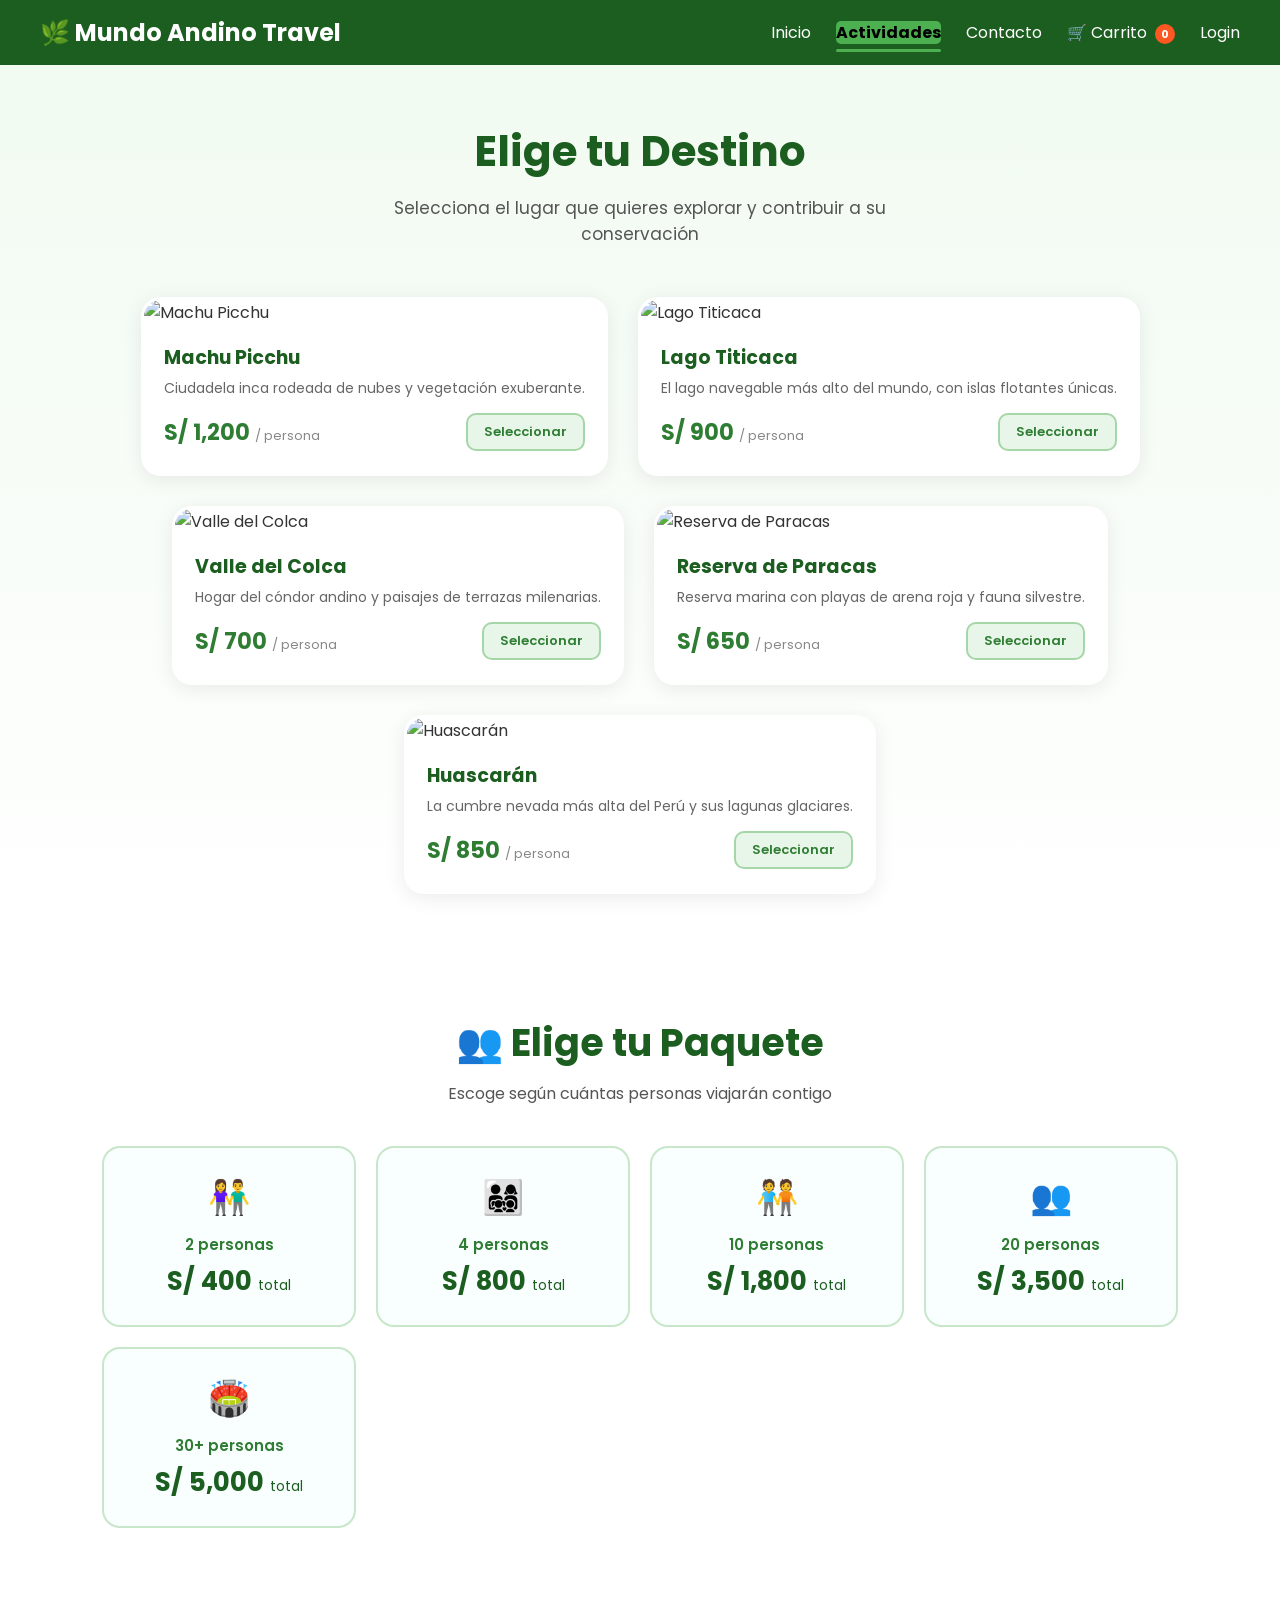
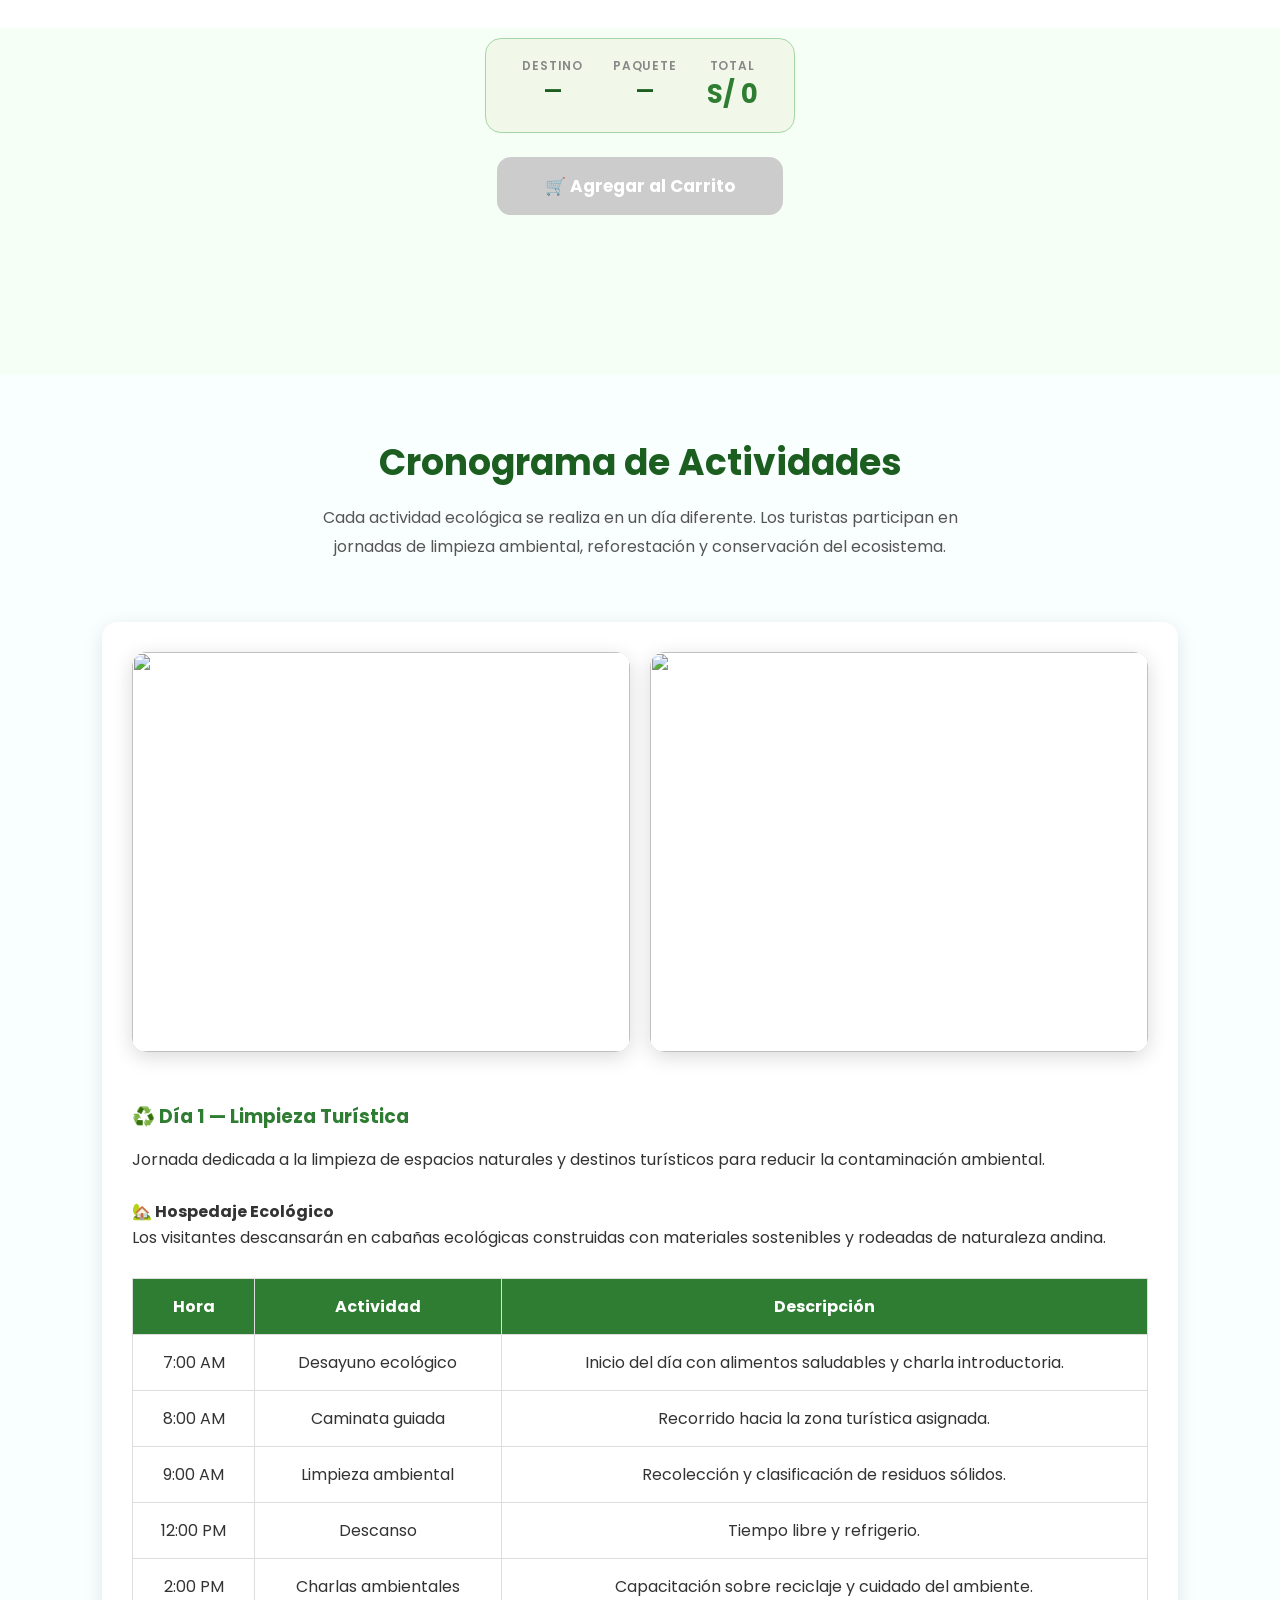
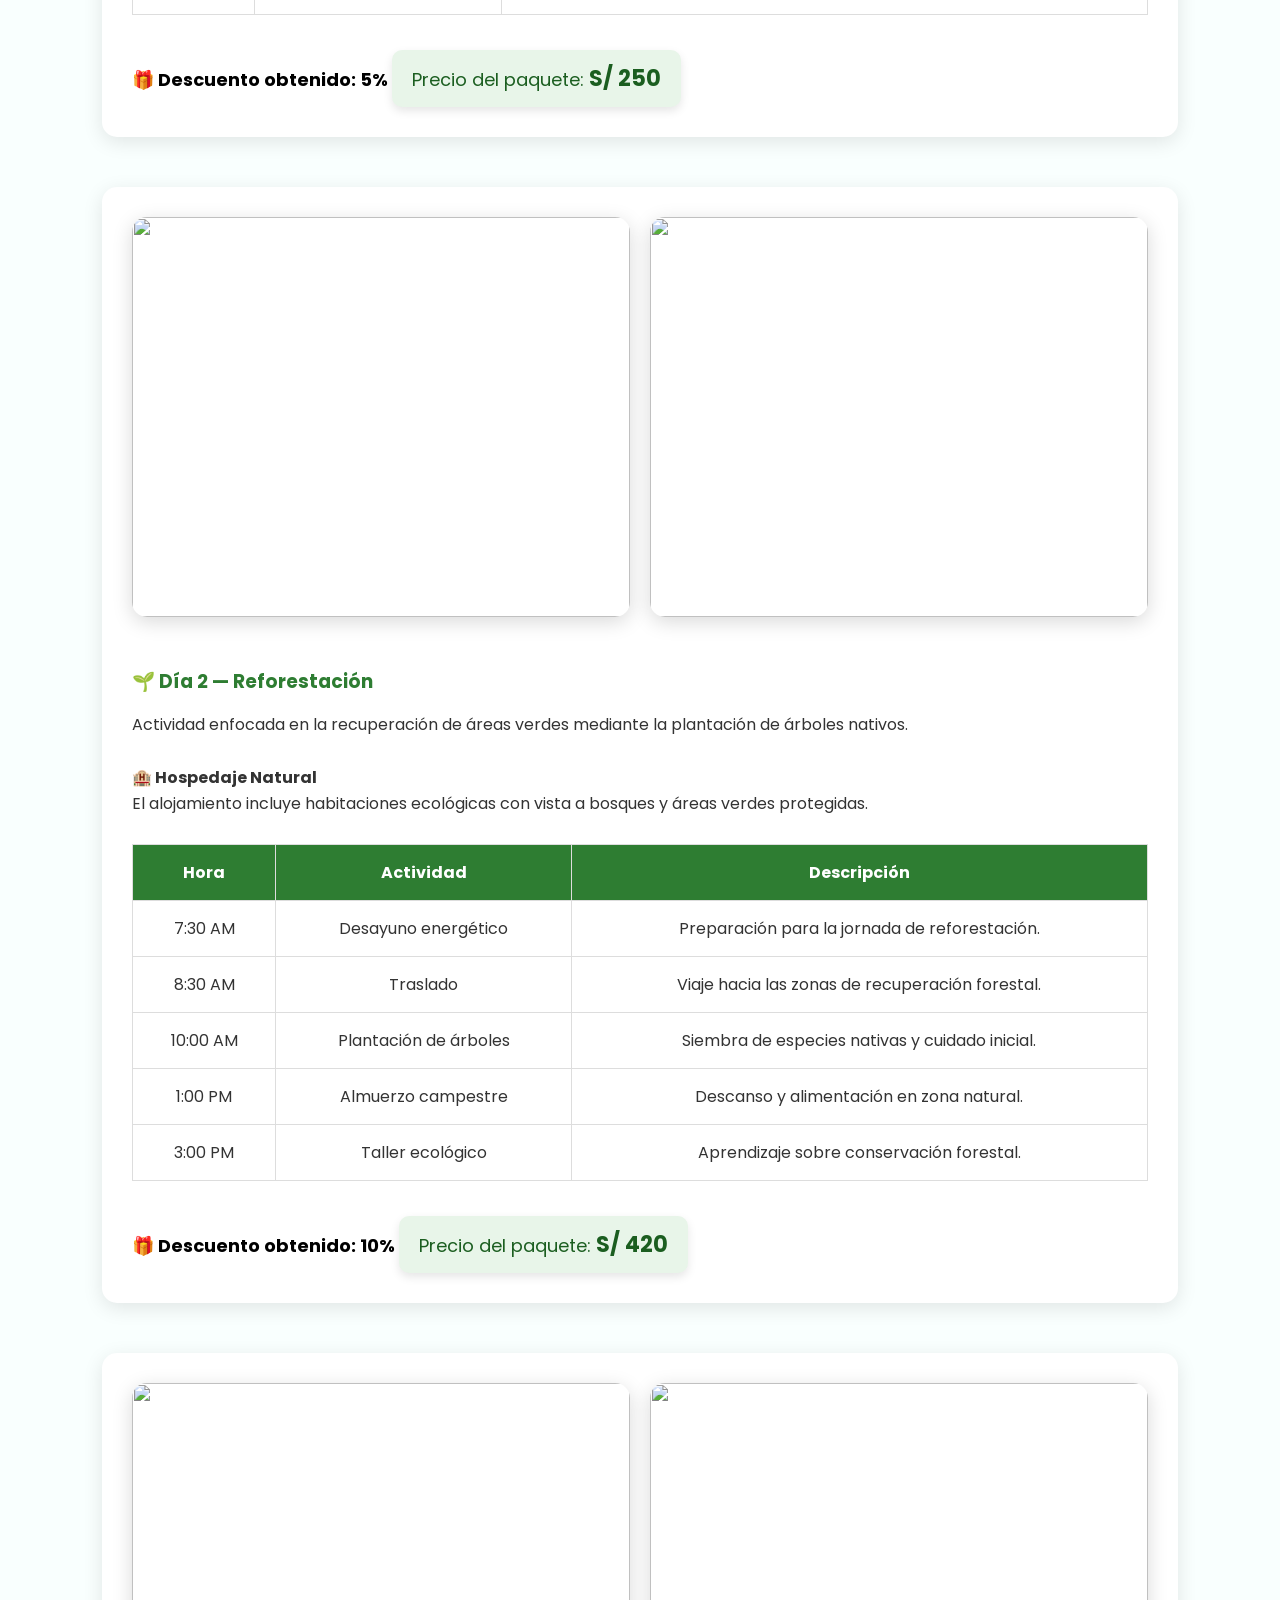
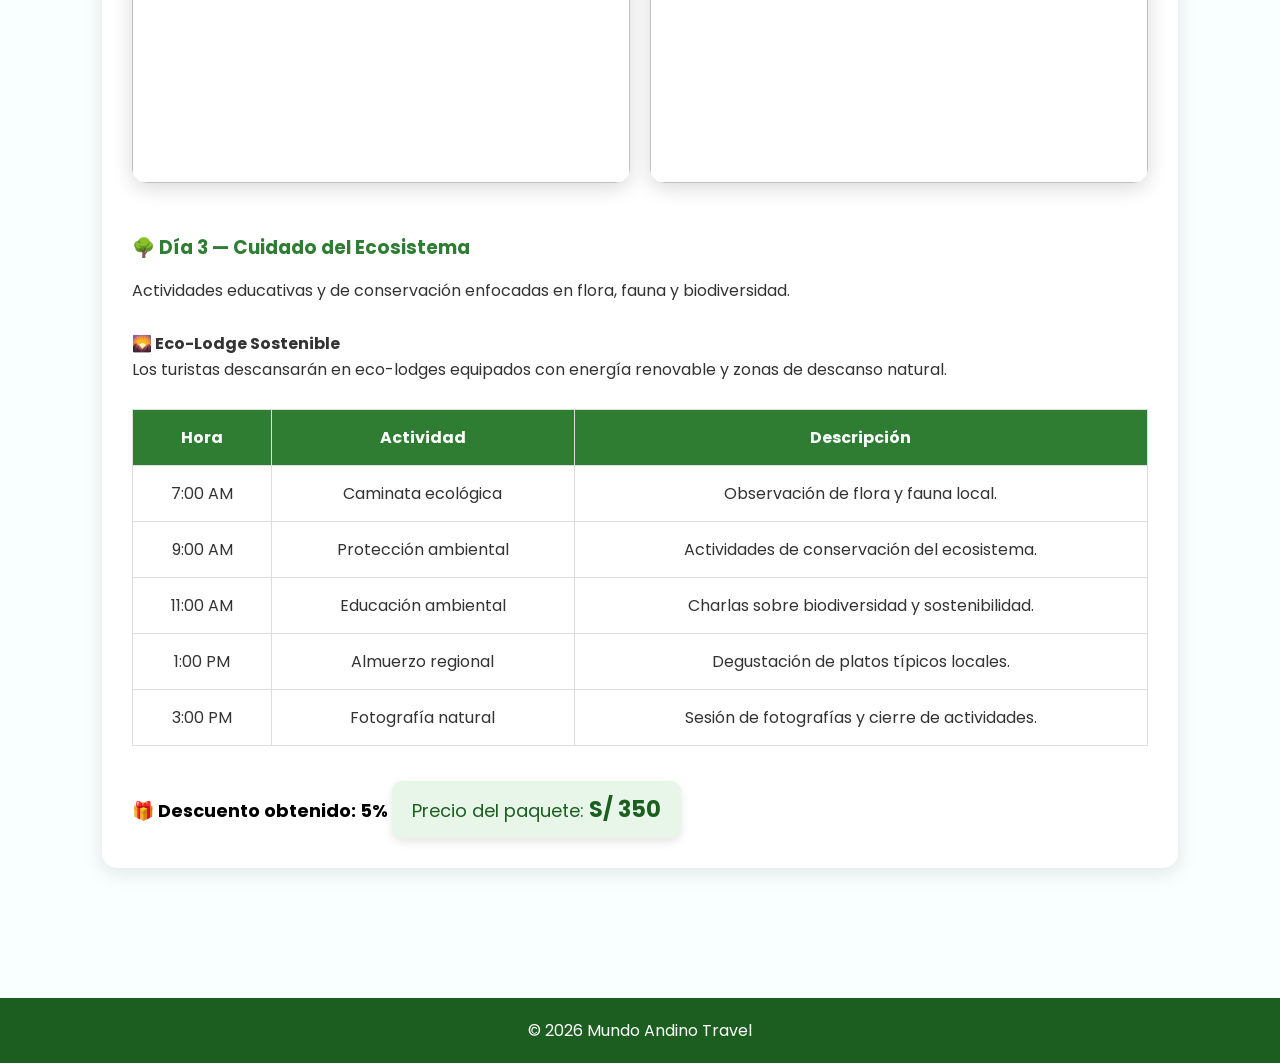
==== commit eddb198c: "Actualización del proyecto" ====
--- a/actividades.html
+++ b/actividades.html
@@ -324,6 +324,7 @@
 <header>
     <nav>
         <h1>🌿 Mundo Andino Travel</h1>
+        <button class="hamburguesa" id="hamburguesa" onclick="toggleMenu()">☰</button>
         <ul>
             <li><a href="index.html">Inicio</a></li>
             <li><a class="activo" href="actividades.html">Actividades</a></li>
@@ -337,7 +338,7 @@
 <!-- ===== DESTINOS ===== -->
 <section class="destinos-section">
     <div class="section-header">
-        <h2>🇵🇪 Elige tu Destino</h2>
+        <h2>Elige tu Destino</h2>
         <p>Selecciona el lugar que quieres explorar y contribuir a su conservación</p>
     </div>
     <div class="destinos-grid" id="contenedor-destinos"></div>
@@ -470,6 +471,21 @@
 <footer>
     <p>© 2026 Mundo Andino Travel</p>
 </footer>
+<script>
+function toggleMenu() {
+    const menu = document.querySelector('nav ul');
+    const btn = document.getElementById('hamburguesa');
+    menu.classList.toggle('abierto');
+    btn.textContent = menu.classList.contains('abierto') ? '✕' : '☰';
+}
+// Cerrar menu al hacer click en un link
+document.querySelectorAll('nav ul a').forEach(a => {
+    a.addEventListener('click', () => {
+        document.querySelector('nav ul').classList.remove('abierto');
+        document.getElementById('hamburguesa').textContent = '☰';
+    });
+});
+</script>
 
 <script>
 const destinos = [
@@ -589,5 +605,7 @@
 actualizarBadge();
 </script>
 
+<script src="contador.js"></script>
+
 </body>
 </html>
--- a/style.css
+++ b/style.css
@@ -708,4 +708,49 @@
 .destino-card button{
     width:90%;
     margin:15px;
+}
+.hamburguesa {
+    display: none;
+    background: none;
+    border: none;
+    color: white;
+    font-size: 28px;
+    cursor: pointer;
+}
+
+@media (max-width: 768px) {
+    .hamburguesa {
+        display: block;
+    }
+    nav ul {
+        display: none;
+        flex-direction: column;
+        position: absolute;
+        top: 60px;
+        left: 0;
+        width: 100%;
+        background: #1b5e20;
+        padding: 20px 0;
+        gap: 0;
+    }
+    nav ul.abierto {
+        display: flex;
+    }
+    nav ul li a {
+        display: block;
+        padding: 12px 40px;
+    }
+    nav ul li a:hover {
+        background: rgba(255,255,255,0.1);
+    }
+}
+/* Cart indicator in nav */
+.carrito-badge {
+    background: #ff5722;
+    color: white;
+    border-radius: 50%;
+    font-size: 11px;
+    padding: 2px 6px;
+    margin-left: 4px;
+    font-weight: 700;
 }
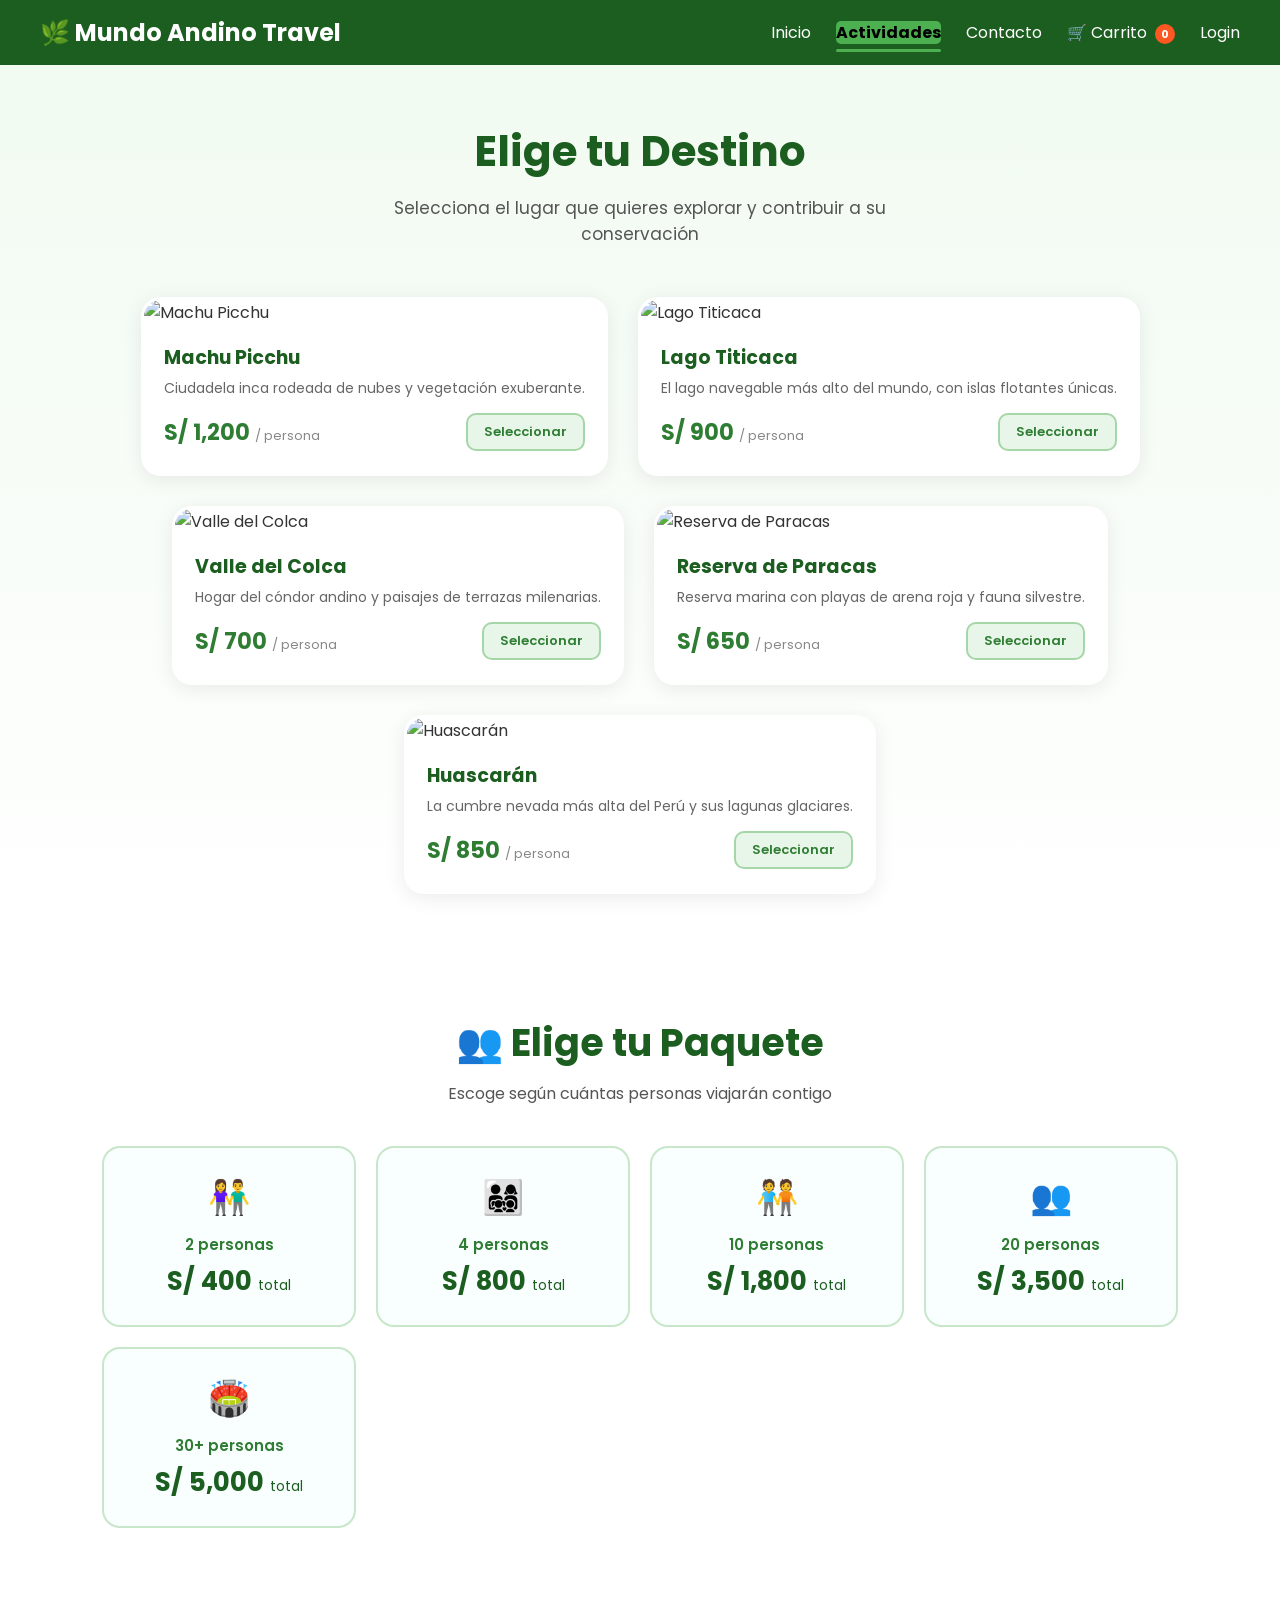
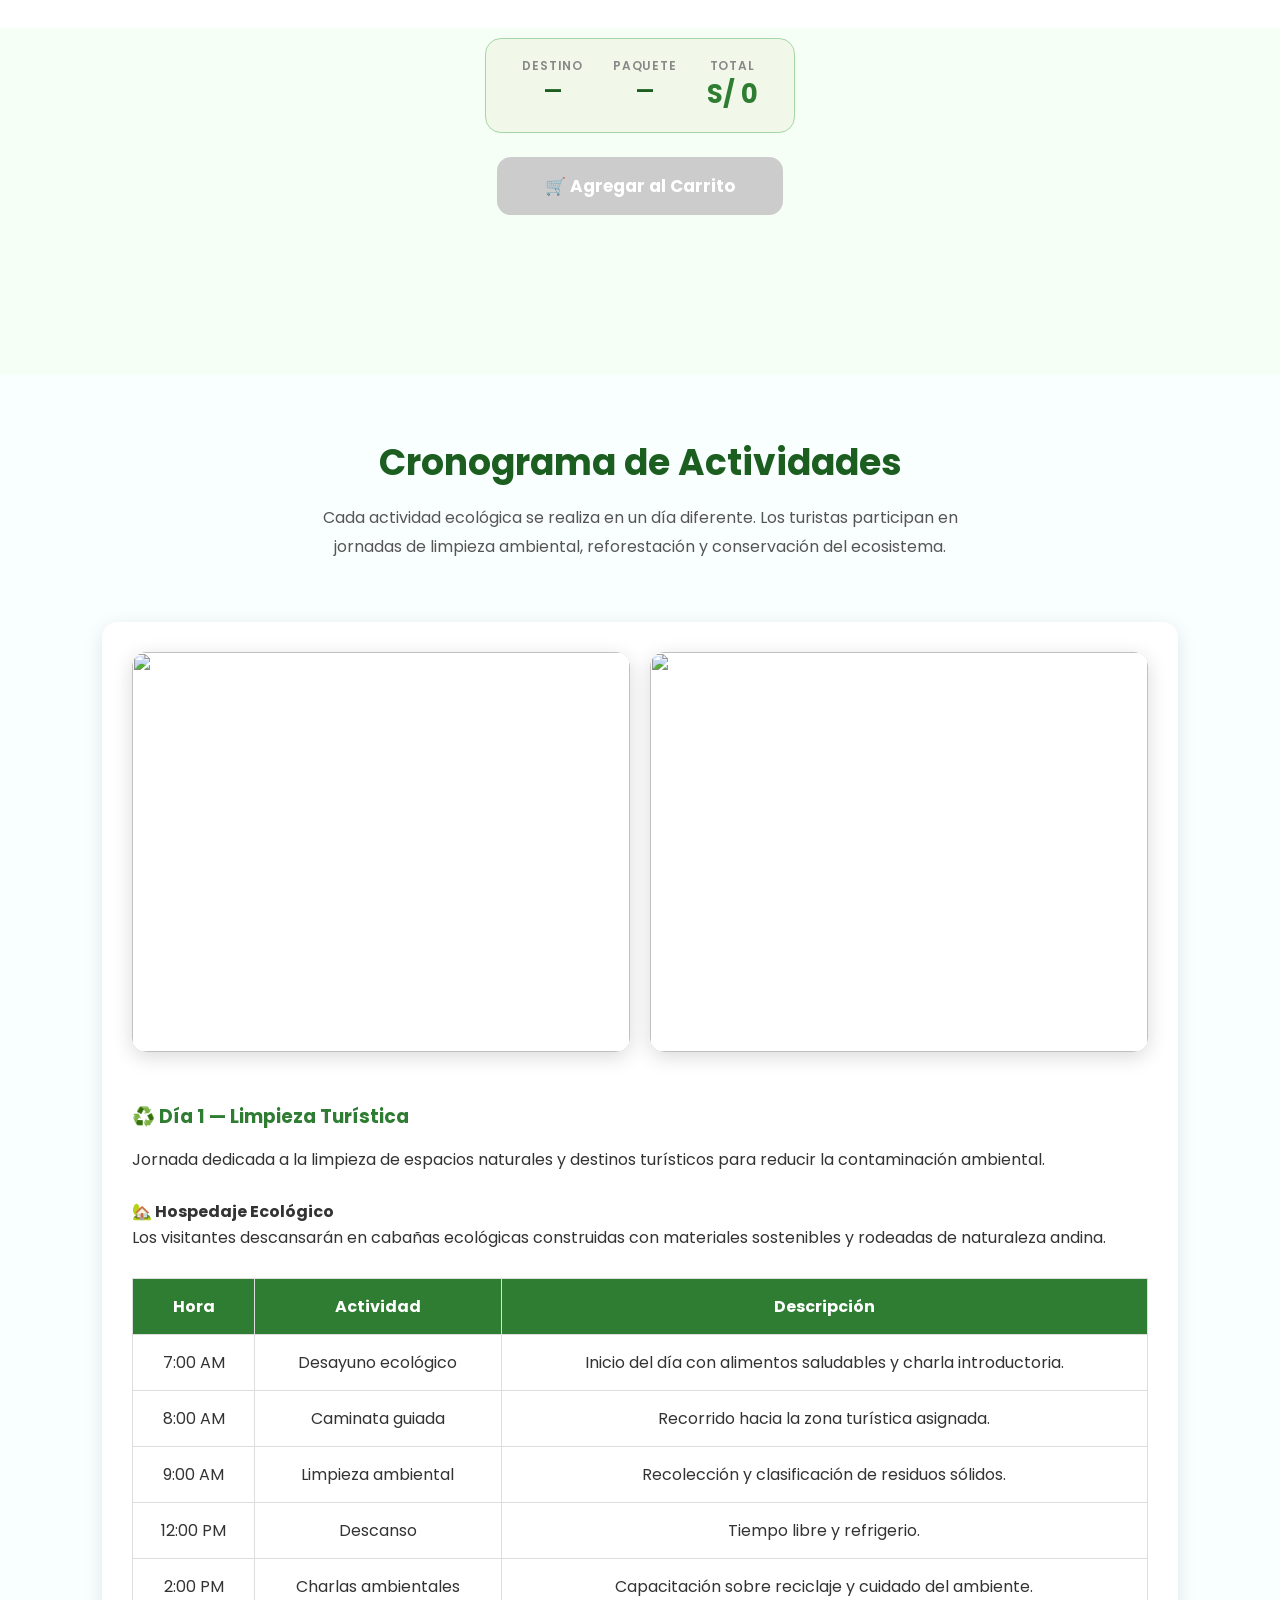
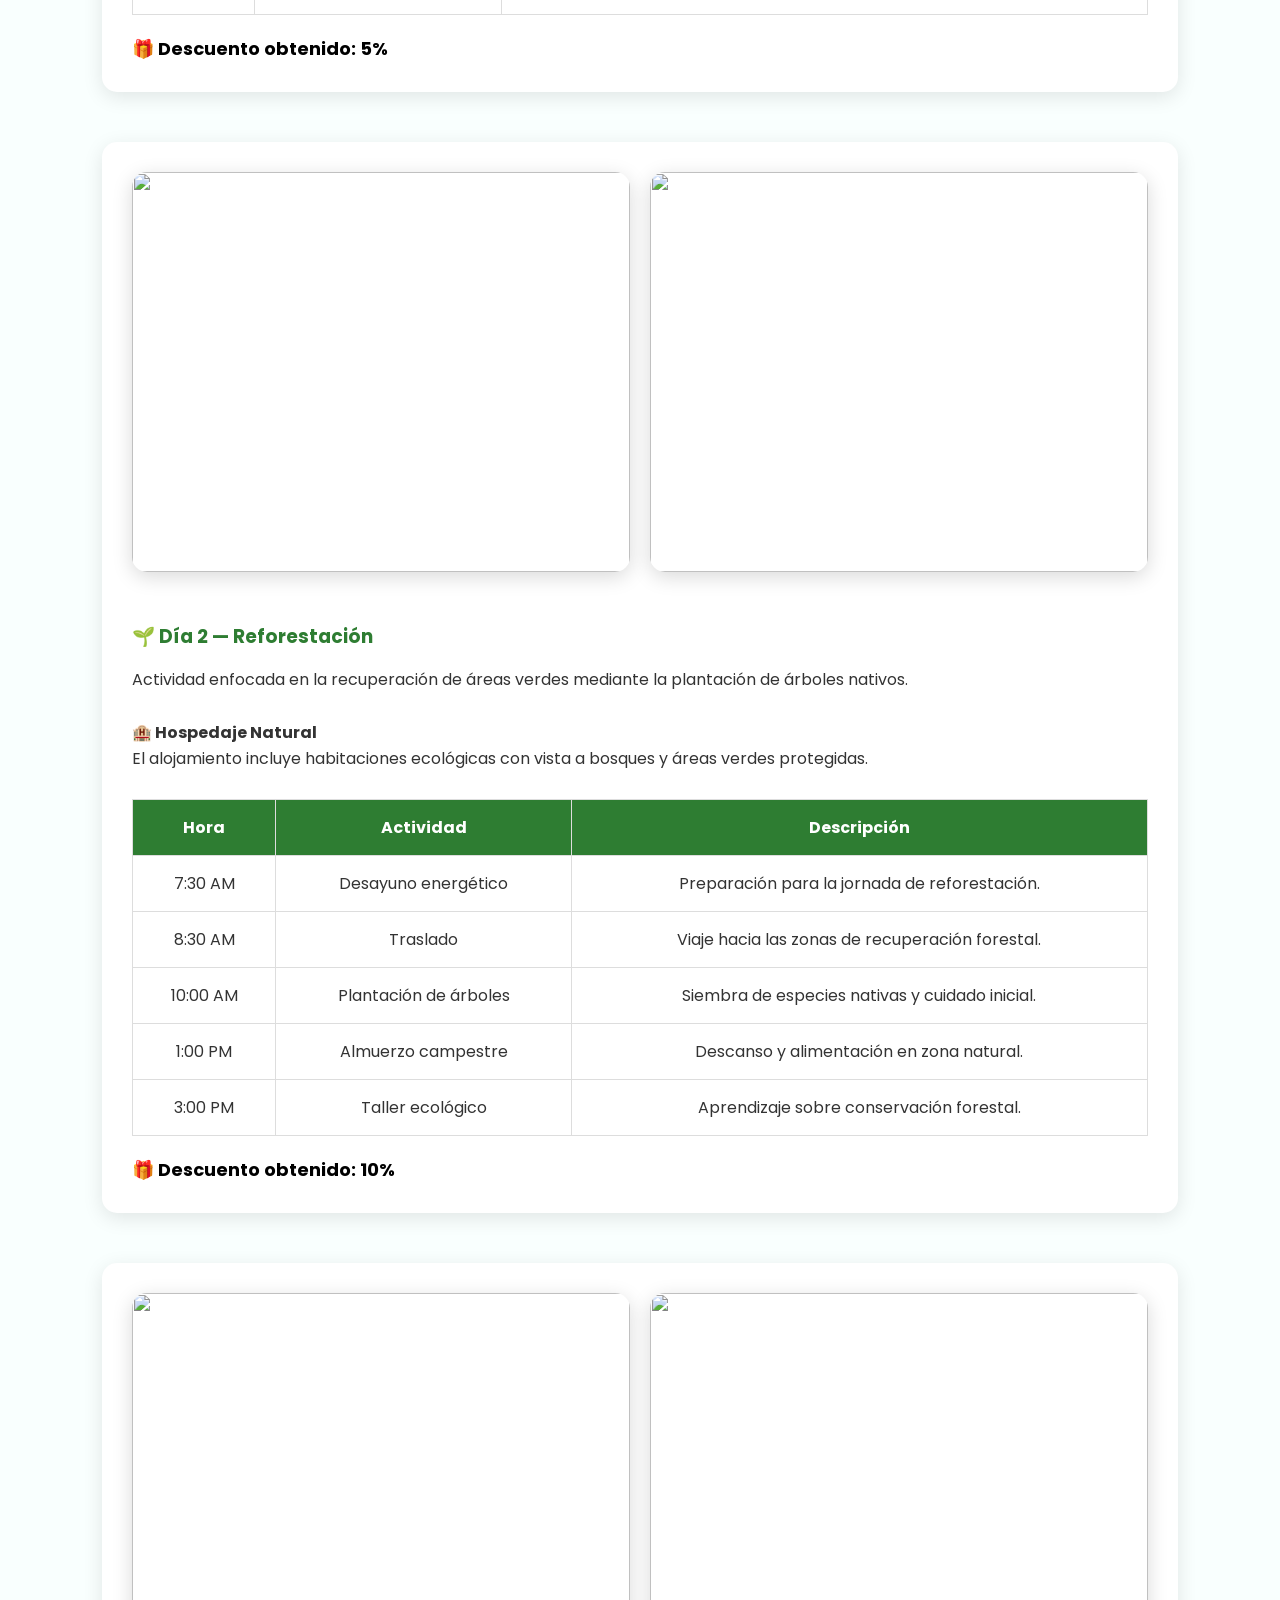
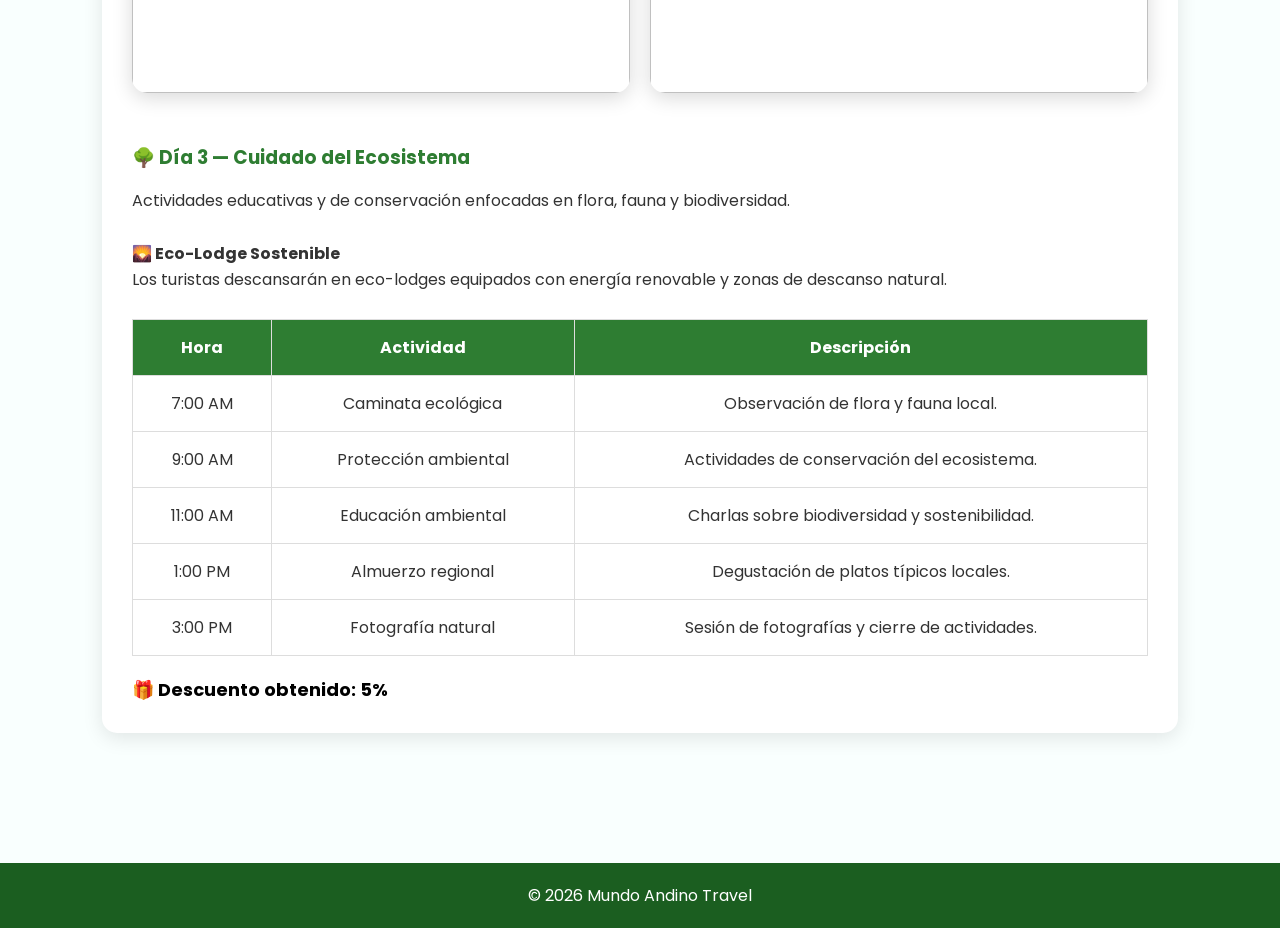
==== commit e3b242d0: "Actualización del proyecto" ====
--- a/actividades.html
+++ b/actividades.html
@@ -407,7 +407,6 @@
                 </table>
             </div>
             <span>🎁 Descuento obtenido: 5%</span>
-            <div class="precio">Precio del paquete: <strong>S/ 250</strong></div>
         </div>
     </div>
 
@@ -435,7 +434,6 @@
                 </table>
             </div>
             <span>🎁 Descuento obtenido: 10%</span>
-            <div class="precio">Precio del paquete: <strong>S/ 420</strong></div>
         </div>
     </div>
 
@@ -463,7 +461,6 @@
                 </table>
             </div>
             <span>🎁 Descuento obtenido: 5%</span>
-            <div class="precio">Precio del paquete: <strong>S/ 350</strong></div>
         </div>
     </div>
 </section>
--- a/style.css
+++ b/style.css
@@ -521,19 +521,6 @@
 }
 /* PRECIO ACTIVIDADES */
 
-.precio{
-    margin-top: 15px;
-    background: #e8f5e9;
-    padding: 12px 20px;
-    border-radius: 10px;
-    display: inline-block;
-    color: #1b5e20;
-    font-size: 18px;
-    box-shadow: 0px 4px 10px rgba(0,0,0,0.1);
-}
-.precio strong{
-    font-size: 22px;
-}
 .imagenes-cronograma{
     display: flex;
     gap: 20px;
